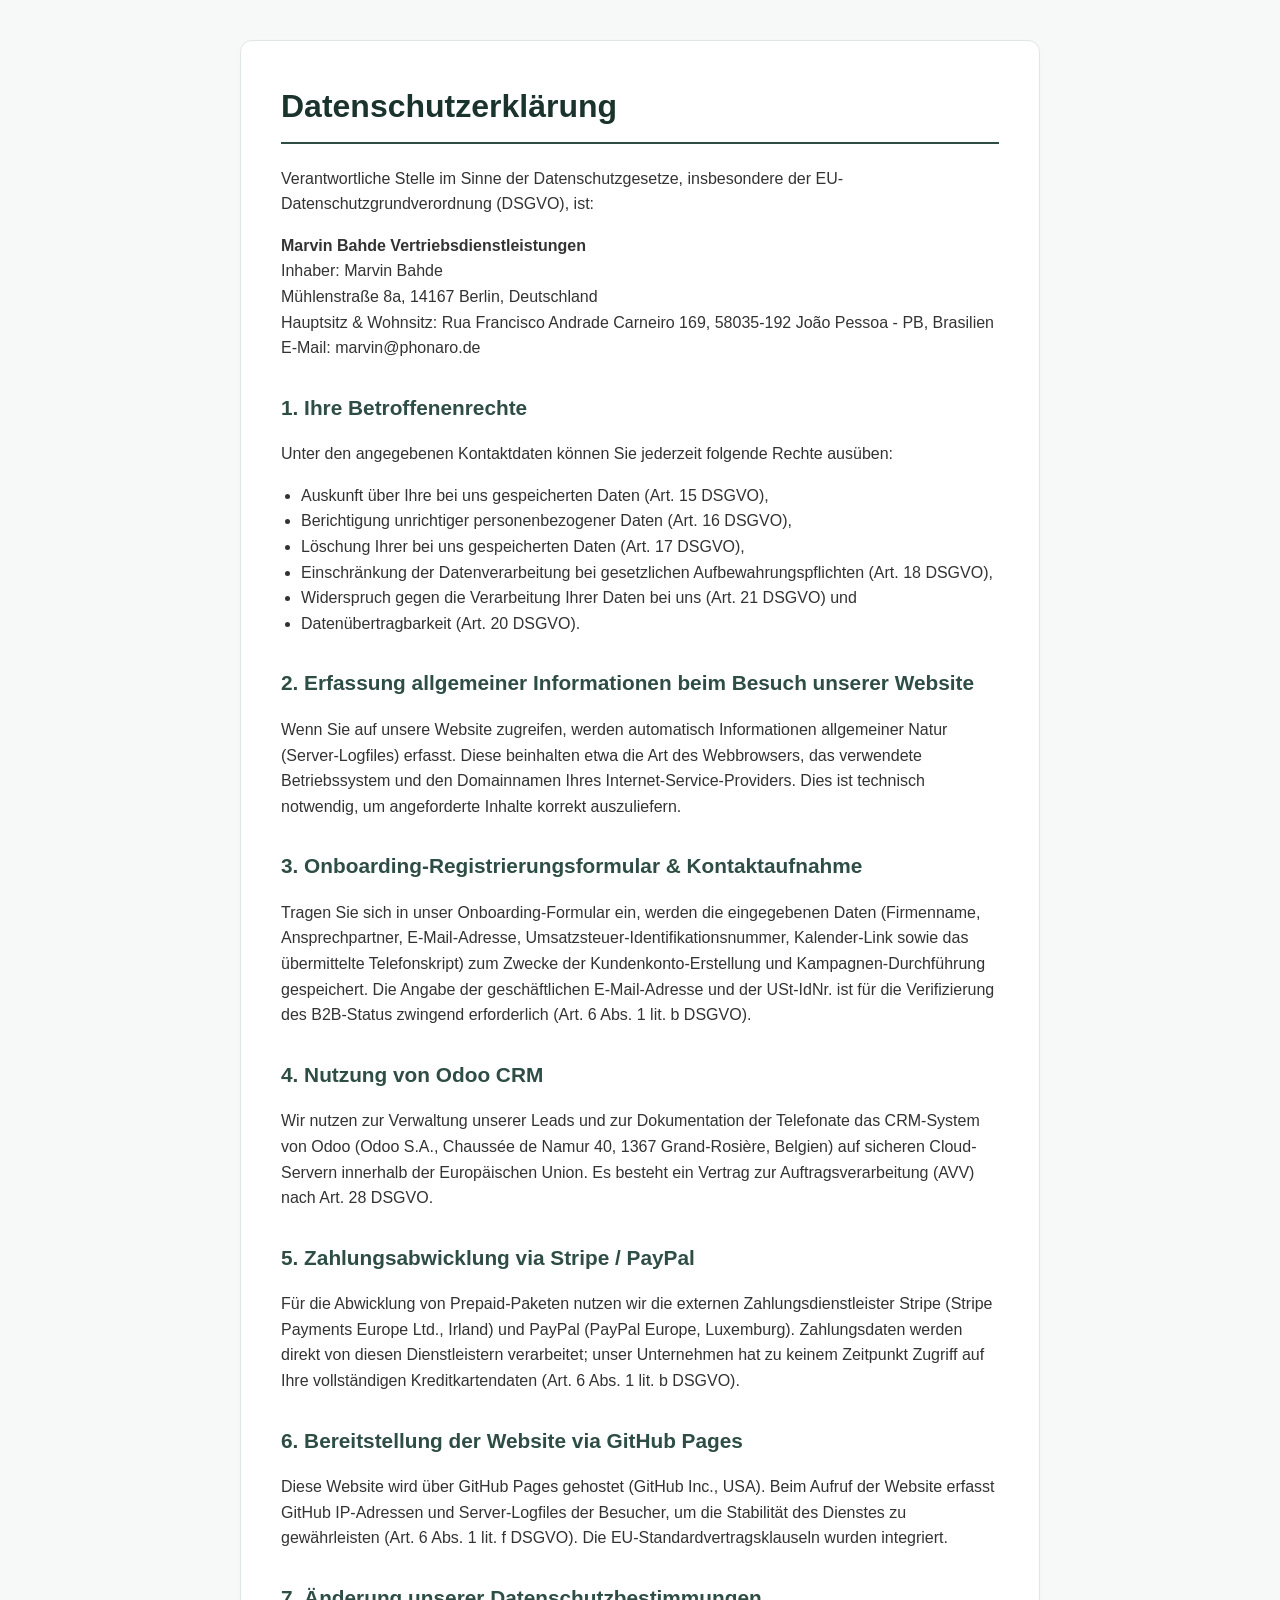
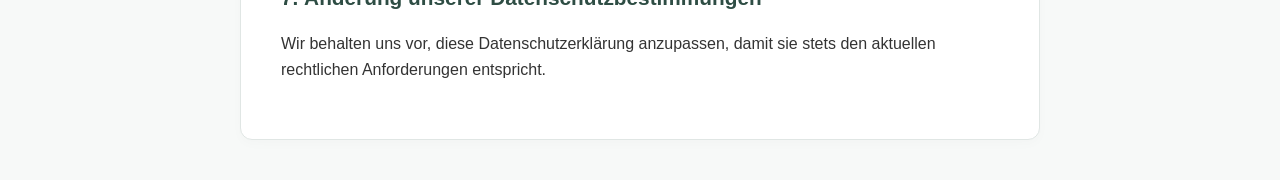
==== datenschutz.html @ 6cdd7468 "Separate Datenschutzseite hinzugefuegt" ====
<!DOCTYPE html>
<html lang="de">
<head>
    <meta charset="UTF-8">
    <meta name="viewport" content="width=device-width, initial-scale=1.0">
    <title>Datenschutzerklärung - Phonaro</title>
    <style>
        body { font-family: sans-serif; line-height: 1.6; color: #333; max-width: 800px; margin: 40px auto; padding: 0 20px; background-color: #f7f9f8; }
        .container { background-color: #ffffff; padding: 40px; border-radius: 12px; border: 1px solid #e0e6e4; box-shadow: 0 4px 12px rgba(0,0,0,0.02); }
        h1 { color: #1a332c; border-bottom: 2px solid #2e4d44; padding-bottom: 10px; margin-top: 0; }
        h2 { color: #2e4d44; margin-top: 30px; font-size: 1.3rem; }
        ul { padding-left: 20px; }
    </style>
</head>
<body>
    <div class="container">
        <h1>Datenschutzerklärung</h1>
        <p>Verantwortliche Stelle im Sinne der Datenschutzgesetze, insbesondere der EU-Datenschutzgrundverordnung (DSGVO), ist:</p>
        <p><strong>Marvin Bahde Vertriebsdienstleistungen</strong><br>
        Inhaber: Marvin Bahde<br>
        Mühlenstraße 8a, 14167 Berlin, Deutschland<br>
        Hauptsitz &amp; Wohnsitz: Rua Francisco Andrade Carneiro 169, 58035-192 João Pessoa - PB, Brasilien<br>
        E-Mail: marvin@phonaro.de</p>

        <h2>1. Ihre Betroffenenrechte</h2>
        <p>Unter den angegebenen Kontaktdaten können Sie jederzeit folgende Rechte ausüben:</p>
        <ul>
            <li>Auskunft über Ihre bei uns gespeicherten Daten (Art. 15 DSGVO),</li>
            <li>Berichtigung unrichtiger personenbezogener Daten (Art. 16 DSGVO),</li>
            <li>Löschung Ihrer bei uns gespeicherten Daten (Art. 17 DSGVO),</li>
            <li>Einschränkung der Datenverarbeitung bei gesetzlichen Aufbewahrungspflichten (Art. 18 DSGVO),</li>
            <li>Widerspruch gegen die Verarbeitung Ihrer Daten bei uns (Art. 21 DSGVO) und</li>
            <li>Datenübertragbarkeit (Art. 20 DSGVO).</li>
        </ul>

        <h2>2. Erfassung allgemeiner Informationen beim Besuch unserer Website</h2>
        <p>Wenn Sie auf unsere Website zugreifen, werden automatisch Informationen allgemeiner Natur (Server-Logfiles) erfasst. Diese beinhalten etwa die Art des Webbrowsers, das verwendete Betriebssystem und den Domainnamen Ihres Internet-Service-Providers. Dies ist technisch notwendig, um angeforderte Inhalte korrekt auszuliefern.</p>

        <h2>3. Onboarding-Registrierungsformular &amp; Kontaktaufnahme</h2>
        <p>Tragen Sie sich in unser Onboarding-Formular ein, werden die eingegebenen Daten (Firmenname, Ansprechpartner, E-Mail-Adresse, Umsatzsteuer-Identifikationsnummer, Kalender-Link sowie das übermittelte Telefonskript) zum Zwecke der Kundenkonto-Erstellung und Kampagnen-Durchführung gespeichert. Die Angabe der geschäftlichen E-Mail-Adresse und der USt-IdNr. ist für die Verifizierung des B2B-Status zwingend erforderlich (Art. 6 Abs. 1 lit. b DSGVO).</p>

        <h2>4. Nutzung von Odoo CRM</h2>
        <p>Wir nutzen zur Verwaltung unserer Leads und zur Dokumentation der Telefonate das CRM-System von Odoo (Odoo S.A., Chaussée de Namur 40, 1367 Grand-Rosière, Belgien) auf sicheren Cloud-Servern innerhalb der Europäischen Union. Es besteht ein Vertrag zur Auftragsverarbeitung (AVV) nach Art. 28 DSGVO.</p>

        <h2>5. Zahlungsabwicklung via Stripe / PayPal</h2>
        <p>Für die Abwicklung von Prepaid-Paketen nutzen wir die externen Zahlungsdienstleister Stripe (Stripe Payments Europe Ltd., Irland) und PayPal (PayPal Europe, Luxemburg). Zahlungsdaten werden direkt von diesen Dienstleistern verarbeitet; unser Unternehmen hat zu keinem Zeitpunkt Zugriff auf Ihre vollständigen Kreditkartendaten (Art. 6 Abs. 1 lit. b DSGVO).</p>

        <h2>6. Bereitstellung der Website via GitHub Pages</h2>
        <p>Diese Website wird über GitHub Pages gehostet (GitHub Inc., USA). Beim Aufruf der Website erfasst GitHub IP-Adressen und Server-Logfiles der Besucher, um die Stabilität des Dienstes zu gewährleisten (Art. 6 Abs. 1 lit. f DSGVO). Die EU-Standardvertragsklauseln wurden integriert.</p>

        <h2>7. Änderung unserer Datenschutzbestimmungen</h2>
        <p>Wir behalten uns vor, diese Datenschutzerklärung anzupassen, damit sie stets den aktuellen rechtlichen Anforderungen entspricht.</p>
    </div>
</body>
</html>
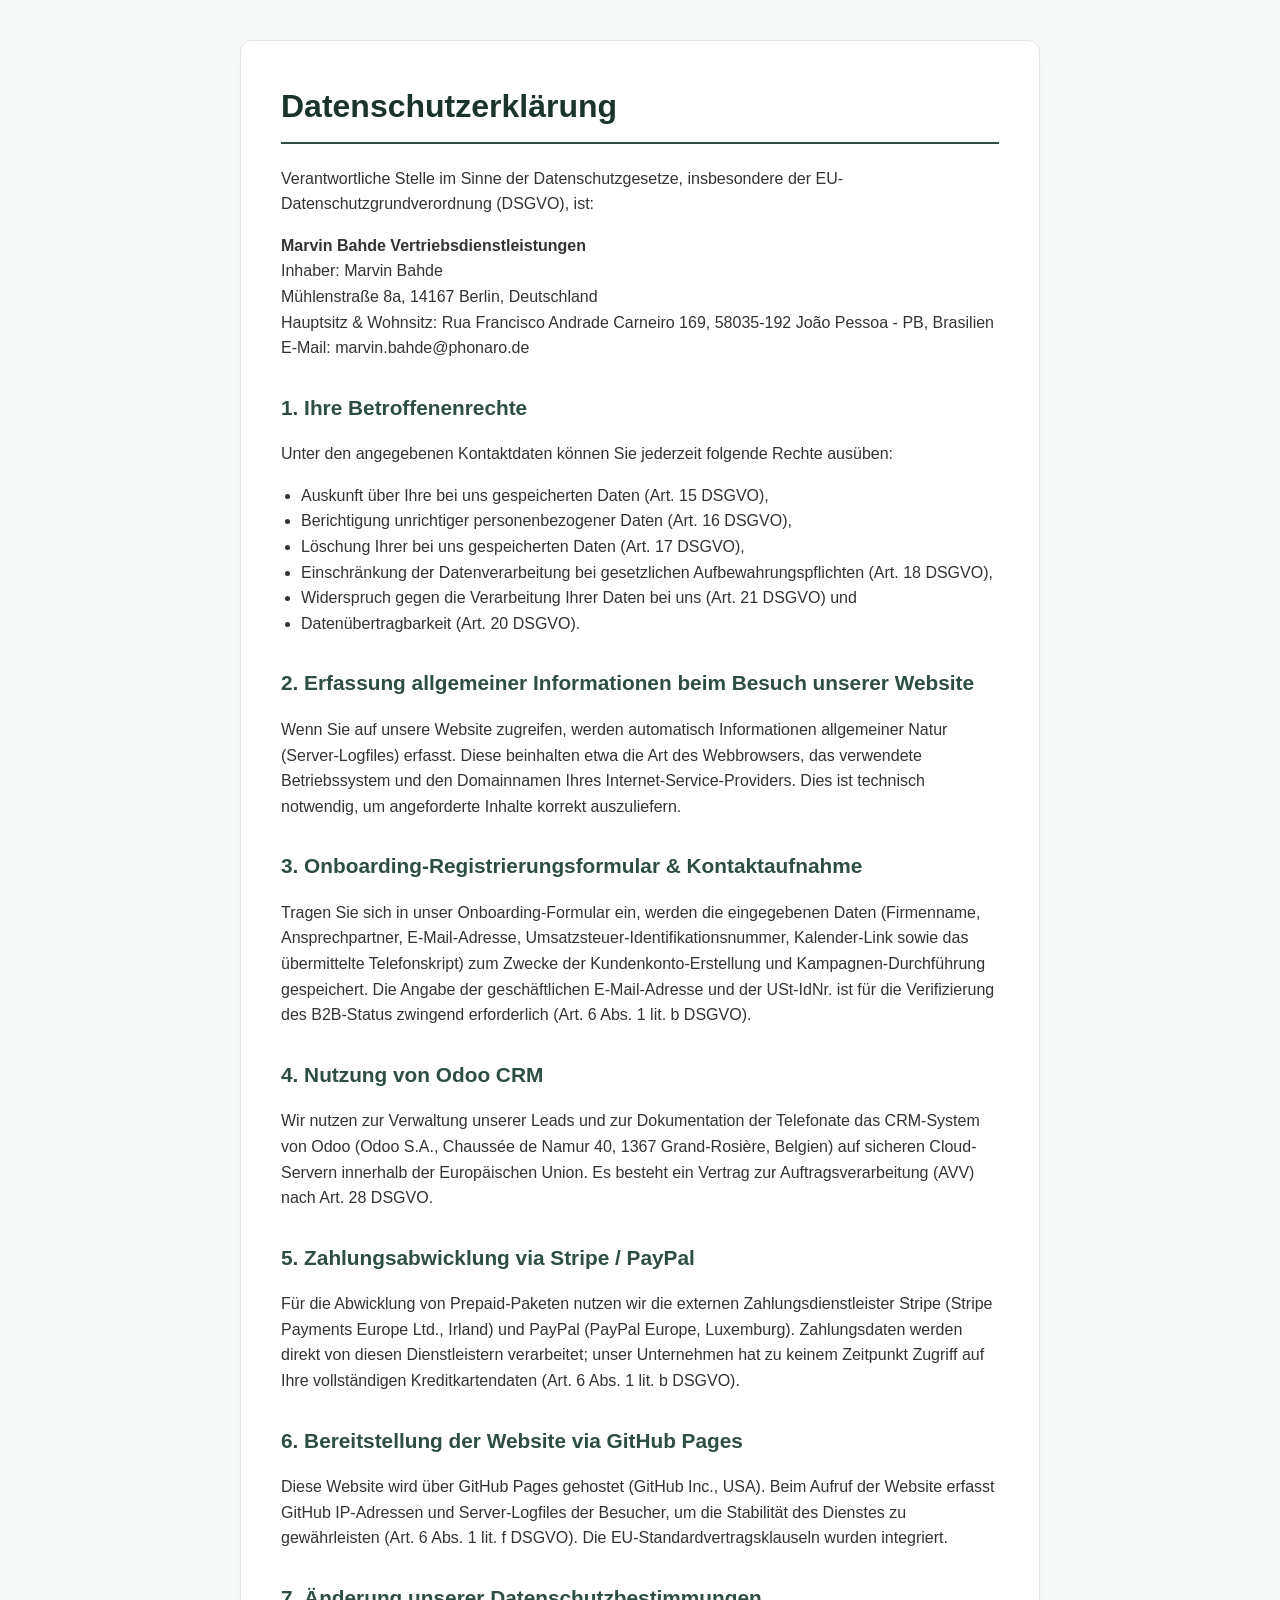
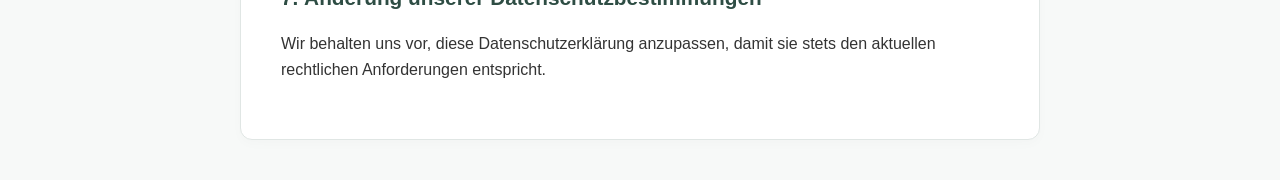
==== commit 893303ce: "Upwork Link ergaenzt" ====
--- a/datenschutz.html
+++ b/datenschutz.html
@@ -20,7 +20,7 @@
         Inhaber: Marvin Bahde<br>
         Mühlenstraße 8a, 14167 Berlin, Deutschland<br>
         Hauptsitz &amp; Wohnsitz: Rua Francisco Andrade Carneiro 169, 58035-192 João Pessoa - PB, Brasilien<br>
-        E-Mail: marvin@phonaro.de</p>
+        E-Mail: marvin.bahde@phonaro.de</p>
 
         <h2>1. Ihre Betroffenenrechte</h2>
         <p>Unter den angegebenen Kontaktdaten können Sie jederzeit folgende Rechte ausüben:</p>
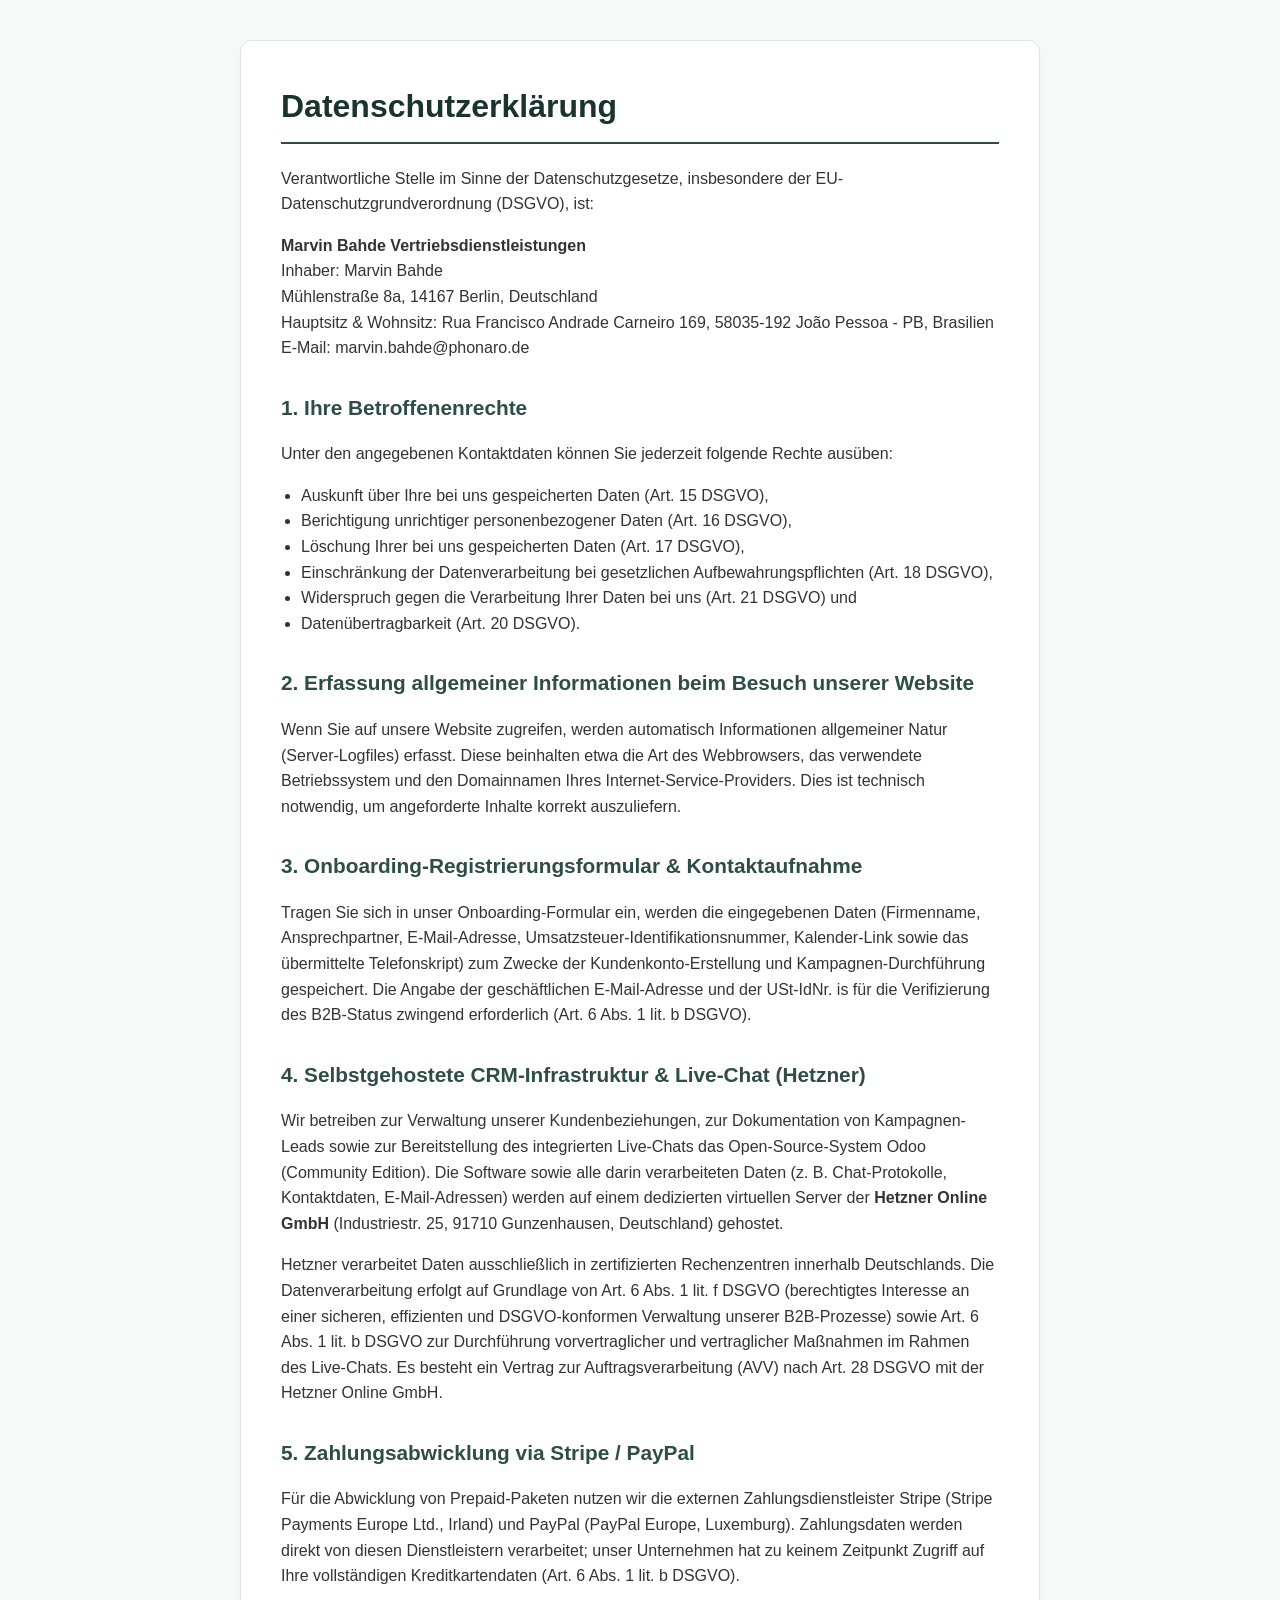
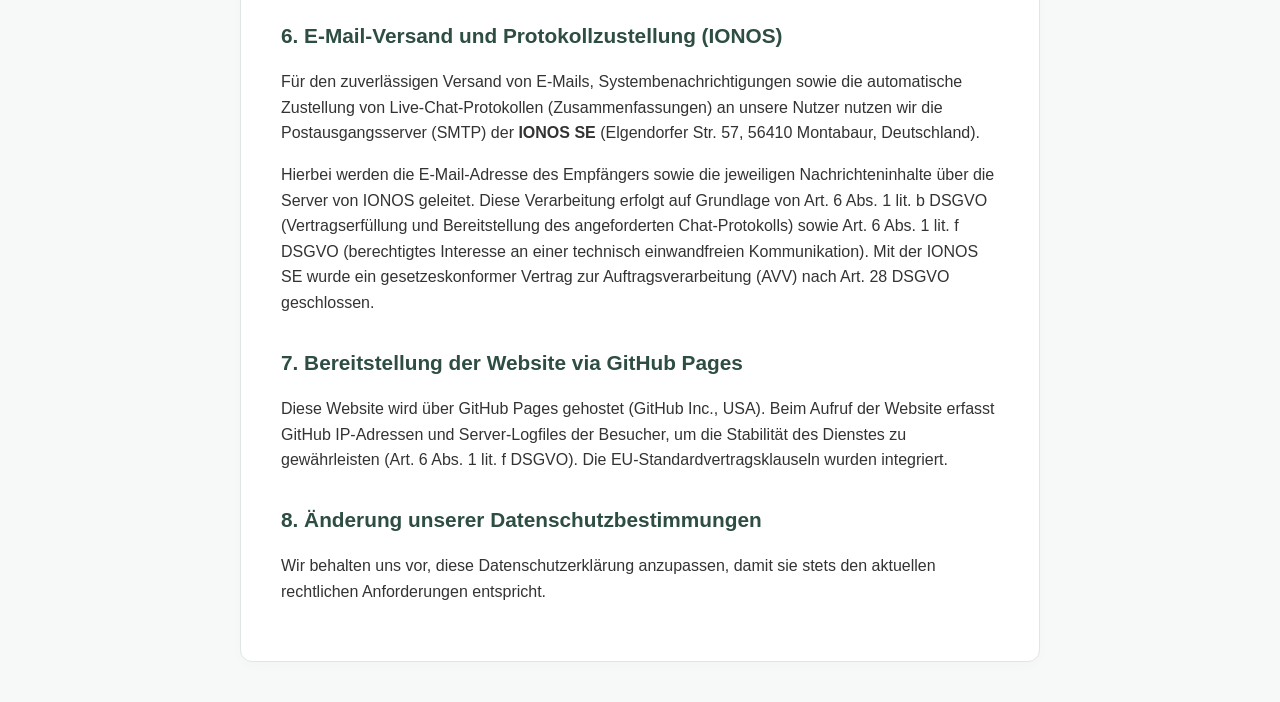
==== commit b6cc6df5: "Datenschutzerklärung angepasst" ====
--- a/datenschutz.html
+++ b/datenschutz.html
@@ -37,19 +37,26 @@
         <p>Wenn Sie auf unsere Website zugreifen, werden automatisch Informationen allgemeiner Natur (Server-Logfiles) erfasst. Diese beinhalten etwa die Art des Webbrowsers, das verwendete Betriebssystem und den Domainnamen Ihres Internet-Service-Providers. Dies ist technisch notwendig, um angeforderte Inhalte korrekt auszuliefern.</p>
 
         <h2>3. Onboarding-Registrierungsformular &amp; Kontaktaufnahme</h2>
-        <p>Tragen Sie sich in unser Onboarding-Formular ein, werden die eingegebenen Daten (Firmenname, Ansprechpartner, E-Mail-Adresse, Umsatzsteuer-Identifikationsnummer, Kalender-Link sowie das übermittelte Telefonskript) zum Zwecke der Kundenkonto-Erstellung und Kampagnen-Durchführung gespeichert. Die Angabe der geschäftlichen E-Mail-Adresse und der USt-IdNr. ist für die Verifizierung des B2B-Status zwingend erforderlich (Art. 6 Abs. 1 lit. b DSGVO).</p>
+        <p>Tragen Sie sich in unser Onboarding-Formular ein, werden die eingegebenen Daten (Firmenname, Ansprechpartner, E-Mail-Adresse, Umsatzsteuer-Identifikationsnummer, Kalender-Link sowie das übermittelte Telefonskript) zum Zwecke der Kundenkonto-Erstellung und Kampagnen-Durchführung gespeichert. Die Angabe der geschäftlichen E-Mail-Adresse und der USt-IdNr. is für die Verifizierung des B2B-Status zwingend erforderlich (Art. 6 Abs. 1 lit. b DSGVO).</p>
 
-        <h2>4. Nutzung von Odoo CRM</h2>
-        <p>Wir nutzen zur Verwaltung unserer Leads und zur Dokumentation der Telefonate das CRM-System von Odoo (Odoo S.A., Chaussée de Namur 40, 1367 Grand-Rosière, Belgien) auf sicheren Cloud-Servern innerhalb der Europäischen Union. Es besteht ein Vertrag zur Auftragsverarbeitung (AVV) nach Art. 28 DSGVO.</p>
+        <h2>4. Selbstgehostete CRM-Infrastruktur &amp; Live-Chat (Hetzner)</h2>
+        <p>Wir betreiben zur Verwaltung unserer Kundenbeziehungen, zur Dokumentation von Kampagnen-Leads sowie zur Bereitstellung des integrierten Live-Chats das Open-Source-System Odoo (Community Edition). Die Software sowie alle darin verarbeiteten Daten (z. B. Chat-Protokolle, Kontaktdaten, E-Mail-Adressen) werden auf einem dedizierten virtuellen Server der <strong>Hetzner Online GmbH</strong> (Industriestr. 25, 91710 Gunzenhausen, Deutschland) gehostet.</p>
+        <p>Hetzner verarbeitet Daten ausschließlich in zertifizierten Rechenzentren innerhalb Deutschlands. Die Datenverarbeitung erfolgt auf Grundlage von Art. 6 Abs. 1 lit. f DSGVO (berechtigtes Interesse an einer sicheren, effizienten und DSGVO-konformen Verwaltung unserer B2B-Prozesse) sowie Art. 6 Abs. 1 lit. b DSGVO zur Durchführung vorvertraglicher und vertraglicher Maßnahmen im Rahmen des Live-Chats. Es besteht ein Vertrag zur Auftragsverarbeitung (AVV) nach Art. 28 DSGVO mit der Hetzner Online GmbH.</p>
 
         <h2>5. Zahlungsabwicklung via Stripe / PayPal</h2>
         <p>Für die Abwicklung von Prepaid-Paketen nutzen wir die externen Zahlungsdienstleister Stripe (Stripe Payments Europe Ltd., Irland) und PayPal (PayPal Europe, Luxemburg). Zahlungsdaten werden direkt von diesen Dienstleistern verarbeitet; unser Unternehmen hat zu keinem Zeitpunkt Zugriff auf Ihre vollständigen Kreditkartendaten (Art. 6 Abs. 1 lit. b DSGVO).</p>
 
-        <h2>6. Bereitstellung der Website via GitHub Pages</h2>
+        <h2>6. E-Mail-Versand und Protokollzustellung (IONOS)</h2>
+        <p>Für den zuverlässigen Versand von E-Mails, Systembenachrichtigungen sowie die automatische Zustellung von Live-Chat-Protokollen (Zusammenfassungen) an unsere Nutzer nutzen wir die Postausgangsserver (SMTP) der <strong>IONOS SE</strong> (Elgendorfer Str. 57, 56410 Montabaur, Deutschland).</p>
+        <p>Hierbei werden die E-Mail-Adresse des Empfängers sowie die jeweiligen Nachrichteninhalte über die Server von IONOS geleitet. Diese Verarbeitung erfolgt auf Grundlage von Art. 6 Abs. 1 lit. b DSGVO (Vertragserfüllung und Bereitstellung des angeforderten Chat-Protokolls) sowie Art. 6 Abs. 1 lit. f DSGVO (berechtigtes Interesse an einer technisch einwandfreien Kommunikation). Mit der IONOS SE wurde ein gesetzeskonformer Vertrag zur Auftragsverarbeitung (AVV) nach Art. 28 DSGVO geschlossen.</p>
+
+        <h2>7. Bereitstellung der Website via GitHub Pages</h2>
         <p>Diese Website wird über GitHub Pages gehostet (GitHub Inc., USA). Beim Aufruf der Website erfasst GitHub IP-Adressen und Server-Logfiles der Besucher, um die Stabilität des Dienstes zu gewährleisten (Art. 6 Abs. 1 lit. f DSGVO). Die EU-Standardvertragsklauseln wurden integriert.</p>
 
-        <h2>7. Änderung unserer Datenschutzbestimmungen</h2>
+        <h2>8. Änderung unserer Datenschutzbestimmungen</h2>
         <p>Wir behalten uns vor, diese Datenschutzerklärung anzupassen, damit sie stets den aktuellen rechtlichen Anforderungen entspricht.</p>
     </div>
+
+
 </body>
 </html>
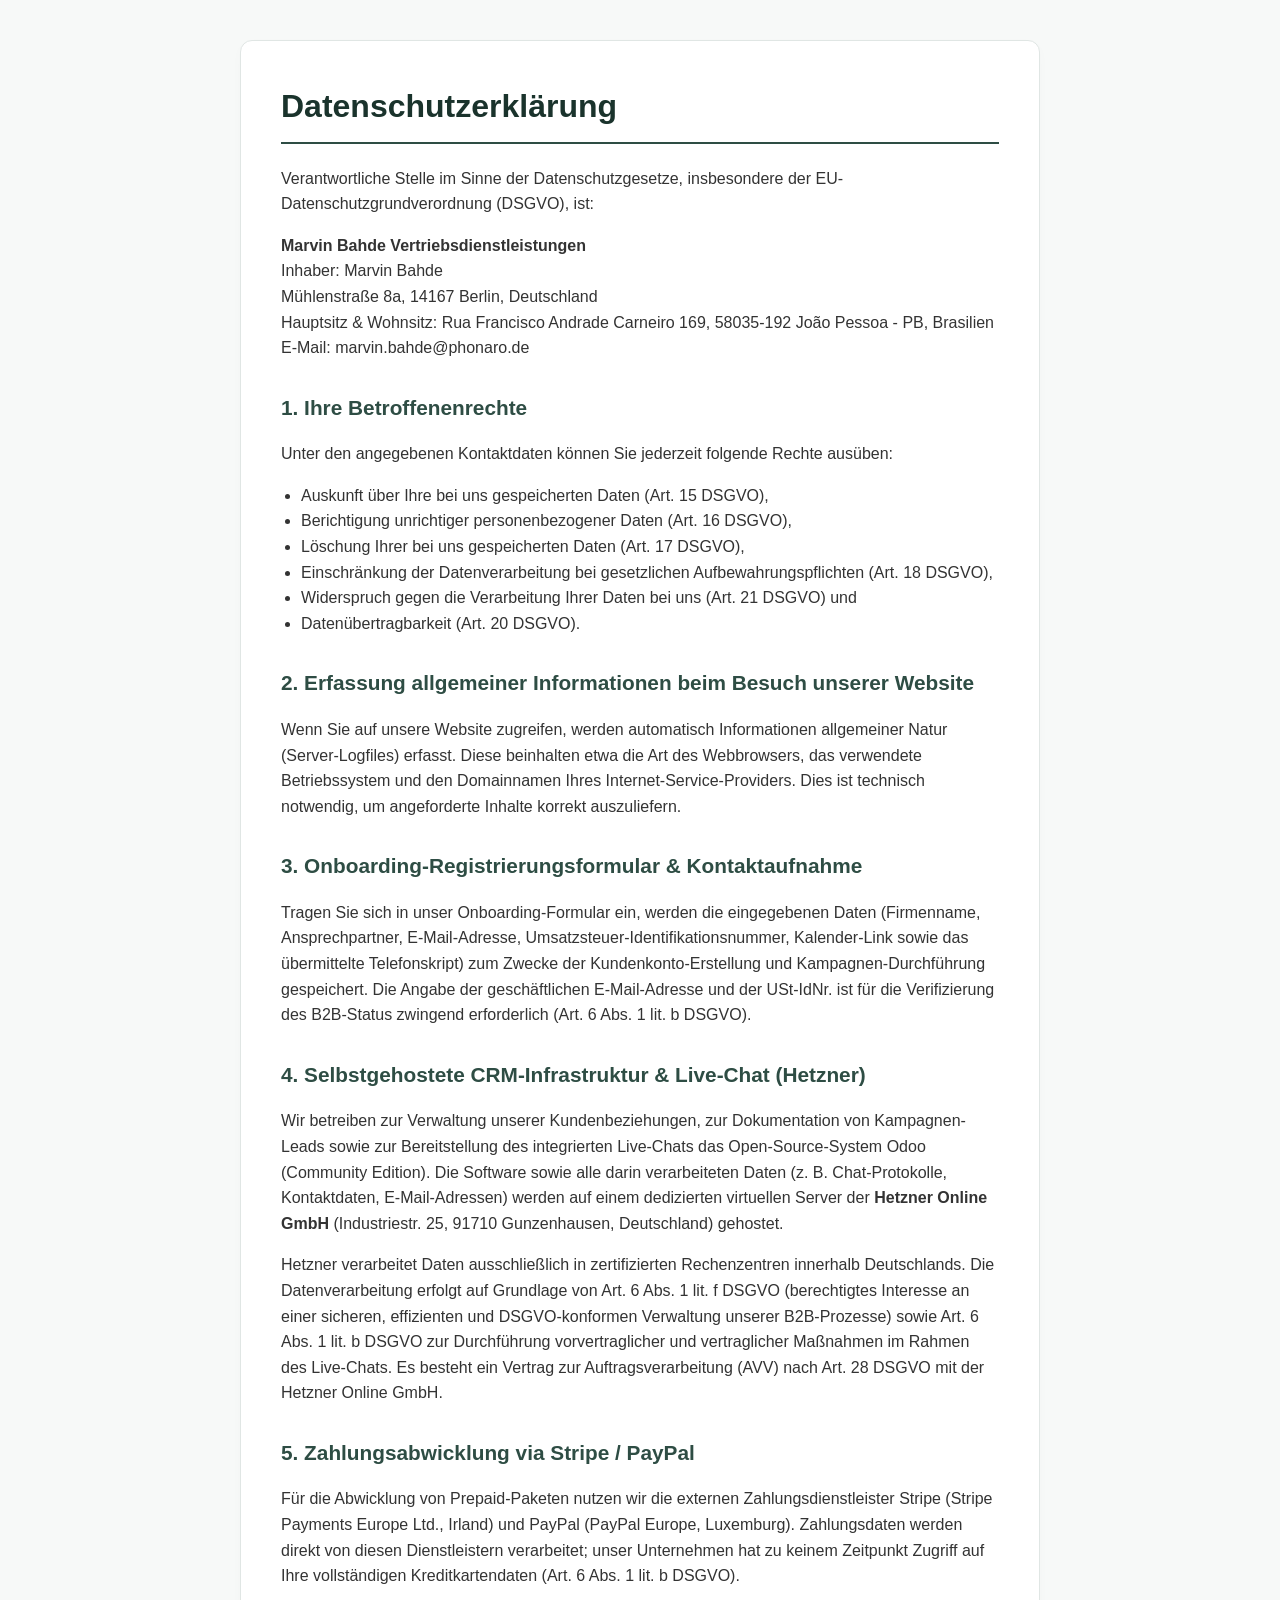
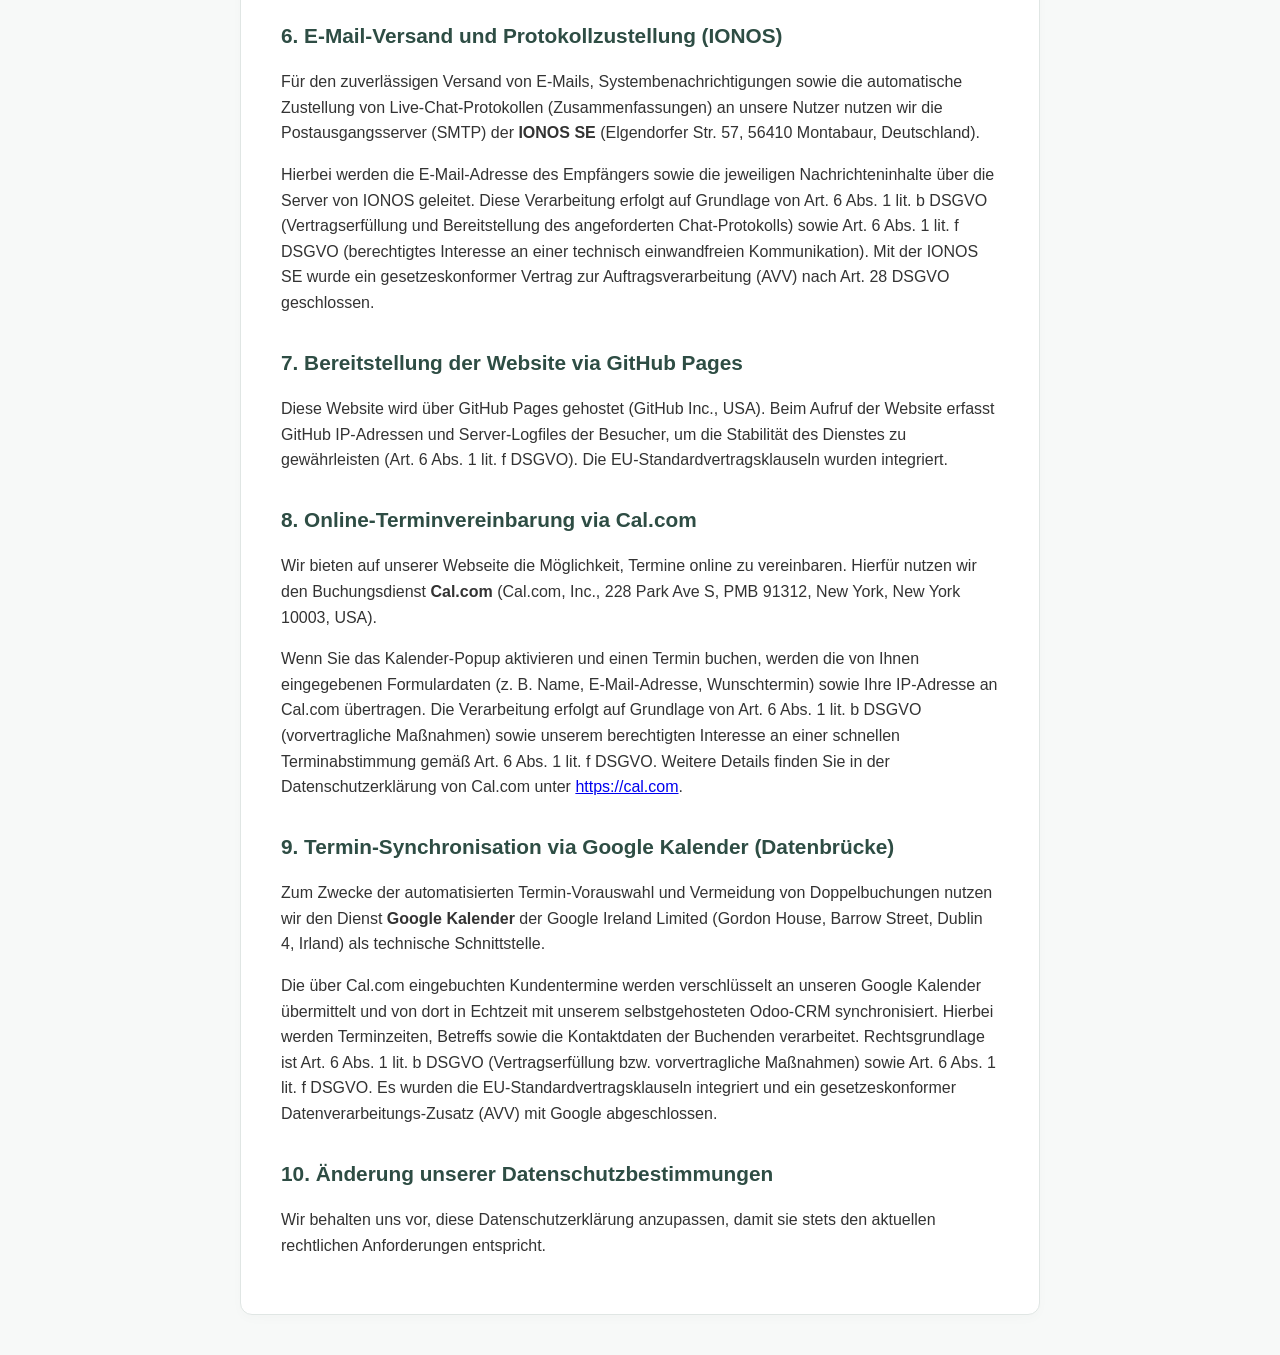
==== commit 876b16af: "Add Cal.com and Google Calendar to Privacy Policy" ====
--- a/datenschutz.html
+++ b/datenschutz.html
@@ -37,7 +37,7 @@
         <p>Wenn Sie auf unsere Website zugreifen, werden automatisch Informationen allgemeiner Natur (Server-Logfiles) erfasst. Diese beinhalten etwa die Art des Webbrowsers, das verwendete Betriebssystem und den Domainnamen Ihres Internet-Service-Providers. Dies ist technisch notwendig, um angeforderte Inhalte korrekt auszuliefern.</p>
 
         <h2>3. Onboarding-Registrierungsformular &amp; Kontaktaufnahme</h2>
-        <p>Tragen Sie sich in unser Onboarding-Formular ein, werden die eingegebenen Daten (Firmenname, Ansprechpartner, E-Mail-Adresse, Umsatzsteuer-Identifikationsnummer, Kalender-Link sowie das übermittelte Telefonskript) zum Zwecke der Kundenkonto-Erstellung und Kampagnen-Durchführung gespeichert. Die Angabe der geschäftlichen E-Mail-Adresse und der USt-IdNr. is für die Verifizierung des B2B-Status zwingend erforderlich (Art. 6 Abs. 1 lit. b DSGVO).</p>
+        <p>Tragen Sie sich in unser Onboarding-Formular ein, werden die eingegebenen Daten (Firmenname, Ansprechpartner, E-Mail-Adresse, Umsatzsteuer-Identifikationsnummer, Kalender-Link sowie das übermittelte Telefonskript) zum Zwecke der Kundenkonto-Erstellung und Kampagnen-Durchführung gespeichert. Die Angabe der geschäftlichen E-Mail-Adresse und der USt-IdNr. ist für die Verifizierung des B2B-Status zwingend erforderlich (Art. 6 Abs. 1 lit. b DSGVO).</p>
 
         <h2>4. Selbstgehostete CRM-Infrastruktur &amp; Live-Chat (Hetzner)</h2>
         <p>Wir betreiben zur Verwaltung unserer Kundenbeziehungen, zur Dokumentation von Kampagnen-Leads sowie zur Bereitstellung des integrierten Live-Chats das Open-Source-System Odoo (Community Edition). Die Software sowie alle darin verarbeiteten Daten (z. B. Chat-Protokolle, Kontaktdaten, E-Mail-Adressen) werden auf einem dedizierten virtuellen Server der <strong>Hetzner Online GmbH</strong> (Industriestr. 25, 91710 Gunzenhausen, Deutschland) gehostet.</p>
@@ -53,10 +53,16 @@
         <h2>7. Bereitstellung der Website via GitHub Pages</h2>
         <p>Diese Website wird über GitHub Pages gehostet (GitHub Inc., USA). Beim Aufruf der Website erfasst GitHub IP-Adressen und Server-Logfiles der Besucher, um die Stabilität des Dienstes zu gewährleisten (Art. 6 Abs. 1 lit. f DSGVO). Die EU-Standardvertragsklauseln wurden integriert.</p>
 
-        <h2>8. Änderung unserer Datenschutzbestimmungen</h2>
+        <h2>8. Online-Terminvereinbarung via Cal.com</h2>
+        <p>Wir bieten auf unserer Webseite die Möglichkeit, Termine online zu vereinbaren. Hierfür nutzen wir den Buchungsdienst <strong>Cal.com</strong> (Cal.com, Inc., 228 Park Ave S, PMB 91312, New York, New York 10003, USA).</p>
+        <p>Wenn Sie das Kalender-Popup aktivieren und einen Termin buchen, werden die von Ihnen eingegebenen Formulardaten (z. B. Name, E-Mail-Adresse, Wunschtermin) sowie Ihre IP-Adresse an Cal.com übertragen. Die Verarbeitung erfolgt auf Grundlage von Art. 6 Abs. 1 lit. b DSGVO (vorvertragliche Maßnahmen) sowie unserem berechtigten Interesse an einer schnellen Terminabstimmung gemäß Art. 6 Abs. 1 lit. f DSGVO. Weitere Details finden Sie in der Datenschutzerklärung von Cal.com unter <a href="https://cal.com" target="_blank" rel="noopener noreferrer">https://cal.com</a>.</p>
+
+        <h2>9. Termin-Synchronisation via Google Kalender (Datenbrücke)</h2>
+        <p>Zum Zwecke der automatisierten Termin-Vorauswahl und Vermeidung von Doppelbuchungen nutzen wir den Dienst <strong>Google Kalender</strong> der Google Ireland Limited (Gordon House, Barrow Street, Dublin 4, Irland) als technische Schnittstelle.</p>
+        <p>Die über Cal.com eingebuchten Kundentermine werden verschlüsselt an unseren Google Kalender übermittelt und von dort in Echtzeit mit unserem selbstgehosteten Odoo-CRM synchronisiert. Hierbei werden Terminzeiten, Betreffs sowie die Kontaktdaten der Buchenden verarbeitet. Rechtsgrundlage ist Art. 6 Abs. 1 lit. b DSGVO (Vertragserfüllung bzw. vorvertragliche Maßnahmen) sowie Art. 6 Abs. 1 lit. f DSGVO. Es wurden die EU-Standardvertragsklauseln integriert und ein gesetzeskonformer Datenverarbeitungs-Zusatz (AVV) mit Google abgeschlossen.</p>
+
+        <h2>10. Änderung unserer Datenschutzbestimmungen</h2>
         <p>Wir behalten uns vor, diese Datenschutzerklärung anzupassen, damit sie stets den aktuellen rechtlichen Anforderungen entspricht.</p>
     </div>
-
-
 </body>
 </html>
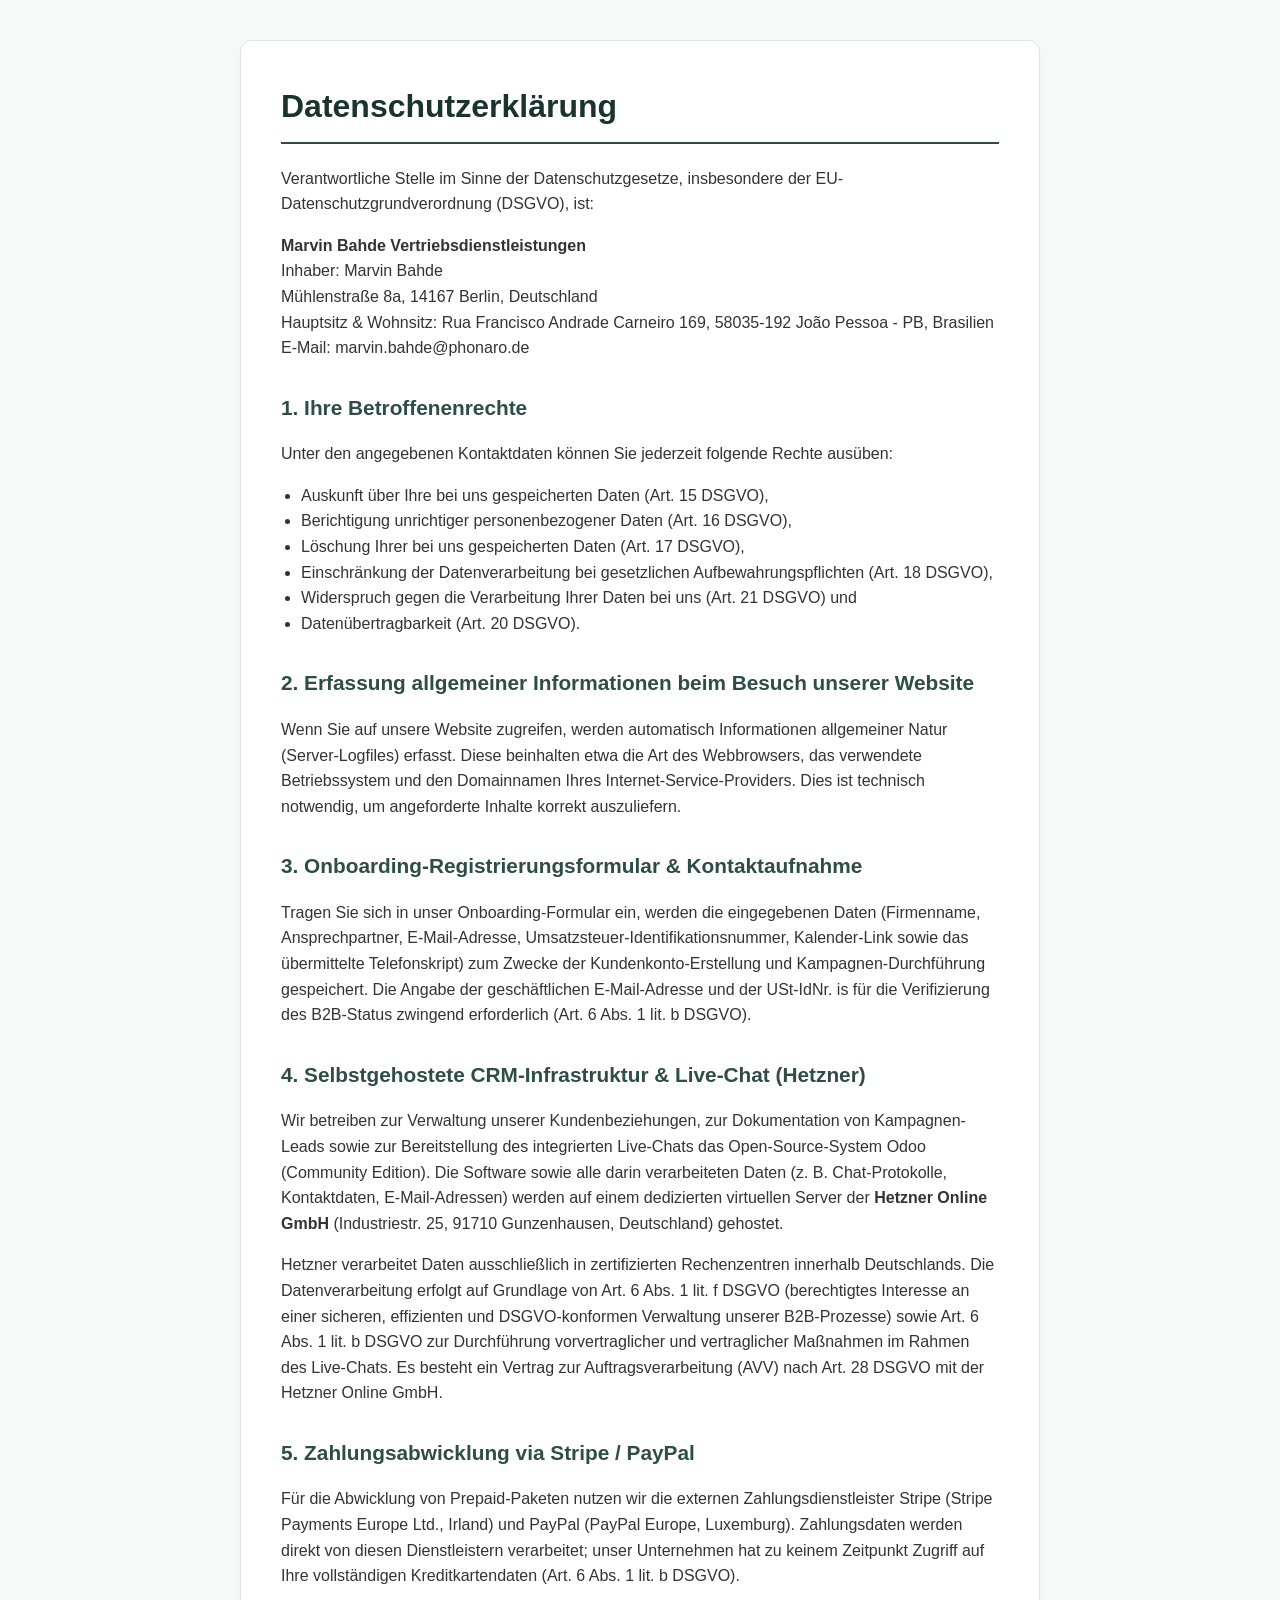
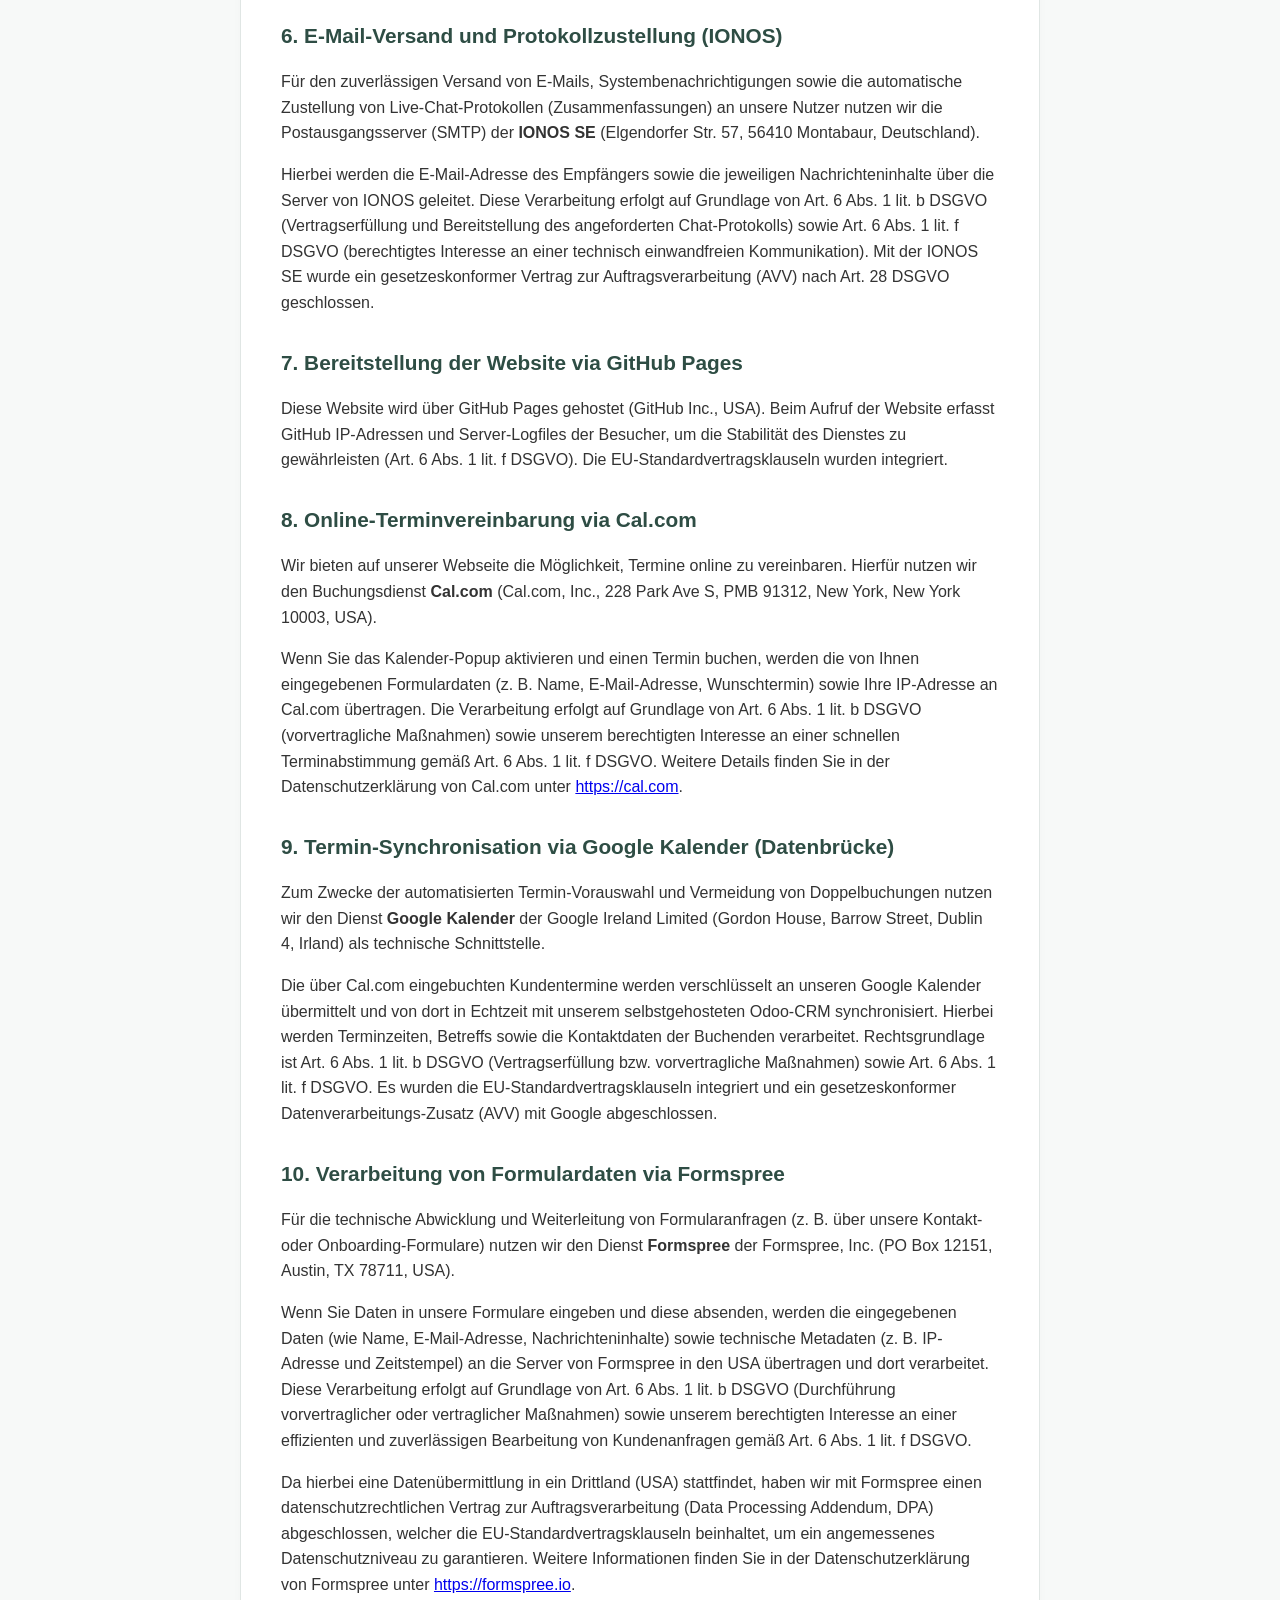
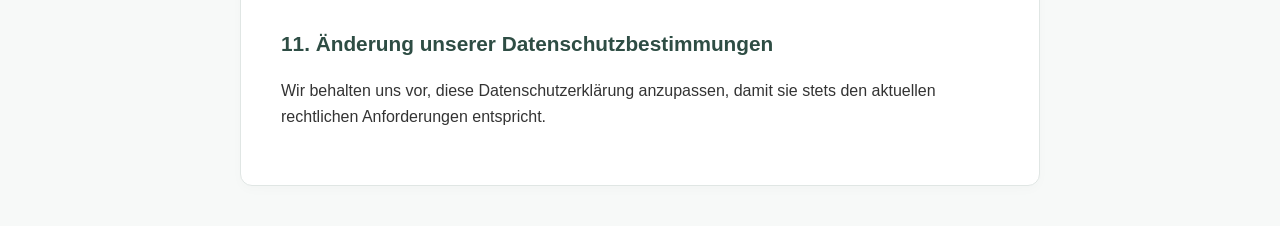
==== commit c587f16c: "Formspree hinzugefuegt" ====
--- a/datenschutz.html
+++ b/datenschutz.html
@@ -37,7 +37,7 @@
         <p>Wenn Sie auf unsere Website zugreifen, werden automatisch Informationen allgemeiner Natur (Server-Logfiles) erfasst. Diese beinhalten etwa die Art des Webbrowsers, das verwendete Betriebssystem und den Domainnamen Ihres Internet-Service-Providers. Dies ist technisch notwendig, um angeforderte Inhalte korrekt auszuliefern.</p>
 
         <h2>3. Onboarding-Registrierungsformular &amp; Kontaktaufnahme</h2>
-        <p>Tragen Sie sich in unser Onboarding-Formular ein, werden die eingegebenen Daten (Firmenname, Ansprechpartner, E-Mail-Adresse, Umsatzsteuer-Identifikationsnummer, Kalender-Link sowie das übermittelte Telefonskript) zum Zwecke der Kundenkonto-Erstellung und Kampagnen-Durchführung gespeichert. Die Angabe der geschäftlichen E-Mail-Adresse und der USt-IdNr. ist für die Verifizierung des B2B-Status zwingend erforderlich (Art. 6 Abs. 1 lit. b DSGVO).</p>
+        <p>Tragen Sie sich in unser Onboarding-Formular ein, werden die eingegebenen Daten (Firmenname, Ansprechpartner, E-Mail-Adresse, Umsatzsteuer-Identifikationsnummer, Kalender-Link sowie das übermittelte Telefonskript) zum Zwecke der Kundenkonto-Erstellung und Kampagnen-Durchführung gespeichert. Die Angabe der geschäftlichen E-Mail-Adresse und der USt-IdNr. is für die Verifizierung des B2B-Status zwingend erforderlich (Art. 6 Abs. 1 lit. b DSGVO).</p>
 
         <h2>4. Selbstgehostete CRM-Infrastruktur &amp; Live-Chat (Hetzner)</h2>
         <p>Wir betreiben zur Verwaltung unserer Kundenbeziehungen, zur Dokumentation von Kampagnen-Leads sowie zur Bereitstellung des integrierten Live-Chats das Open-Source-System Odoo (Community Edition). Die Software sowie alle darin verarbeiteten Daten (z. B. Chat-Protokolle, Kontaktdaten, E-Mail-Adressen) werden auf einem dedizierten virtuellen Server der <strong>Hetzner Online GmbH</strong> (Industriestr. 25, 91710 Gunzenhausen, Deutschland) gehostet.</p>
@@ -61,7 +61,12 @@
         <p>Zum Zwecke der automatisierten Termin-Vorauswahl und Vermeidung von Doppelbuchungen nutzen wir den Dienst <strong>Google Kalender</strong> der Google Ireland Limited (Gordon House, Barrow Street, Dublin 4, Irland) als technische Schnittstelle.</p>
         <p>Die über Cal.com eingebuchten Kundentermine werden verschlüsselt an unseren Google Kalender übermittelt und von dort in Echtzeit mit unserem selbstgehosteten Odoo-CRM synchronisiert. Hierbei werden Terminzeiten, Betreffs sowie die Kontaktdaten der Buchenden verarbeitet. Rechtsgrundlage ist Art. 6 Abs. 1 lit. b DSGVO (Vertragserfüllung bzw. vorvertragliche Maßnahmen) sowie Art. 6 Abs. 1 lit. f DSGVO. Es wurden die EU-Standardvertragsklauseln integriert und ein gesetzeskonformer Datenverarbeitungs-Zusatz (AVV) mit Google abgeschlossen.</p>
 
-        <h2>10. Änderung unserer Datenschutzbestimmungen</h2>
+        <h2>10. Verarbeitung von Formulardaten via Formspree</h2>
+        <p>Für die technische Abwicklung und Weiterleitung von Formularanfragen (z. B. über unsere Kontakt- oder Onboarding-Formulare) nutzen wir den Dienst <strong>Formspree</strong> der Formspree, Inc. (PO Box 12151, Austin, TX 78711, USA).</p>
+        <p>Wenn Sie Daten in unsere Formulare eingeben und diese absenden, werden die eingegebenen Daten (wie Name, E-Mail-Adresse, Nachrichteninhalte) sowie technische Metadaten (z. B. IP-Adresse und Zeitstempel) an die Server von Formspree in den USA übertragen und dort verarbeitet. Diese Verarbeitung erfolgt auf Grundlage von Art. 6 Abs. 1 lit. b DSGVO (Durchführung vorvertraglicher oder vertraglicher Maßnahmen) sowie unserem berechtigten Interesse an einer effizienten und zuverlässigen Bearbeitung von Kundenanfragen gemäß Art. 6 Abs. 1 lit. f DSGVO.</p>
+        <p>Da hierbei eine Datenübermittlung in ein Drittland (USA) stattfindet, haben wir mit Formspree einen datenschutzrechtlichen Vertrag zur Auftragsverarbeitung (Data Processing Addendum, DPA) abgeschlossen, welcher die EU-Standardvertragsklauseln beinhaltet, um ein angemessenes Datenschutzniveau zu garantieren. Weitere Informationen finden Sie in der Datenschutzerklärung von Formspree unter <a href="https://formspree.io" target="_blank" rel="noopener noreferrer">https://formspree.io</a>.</p>
+
+        <h2>11. Änderung unserer Datenschutzbestimmungen</h2>
         <p>Wir behalten uns vor, diese Datenschutzerklärung anzupassen, damit sie stets den aktuellen rechtlichen Anforderungen entspricht.</p>
     </div>
 </body>
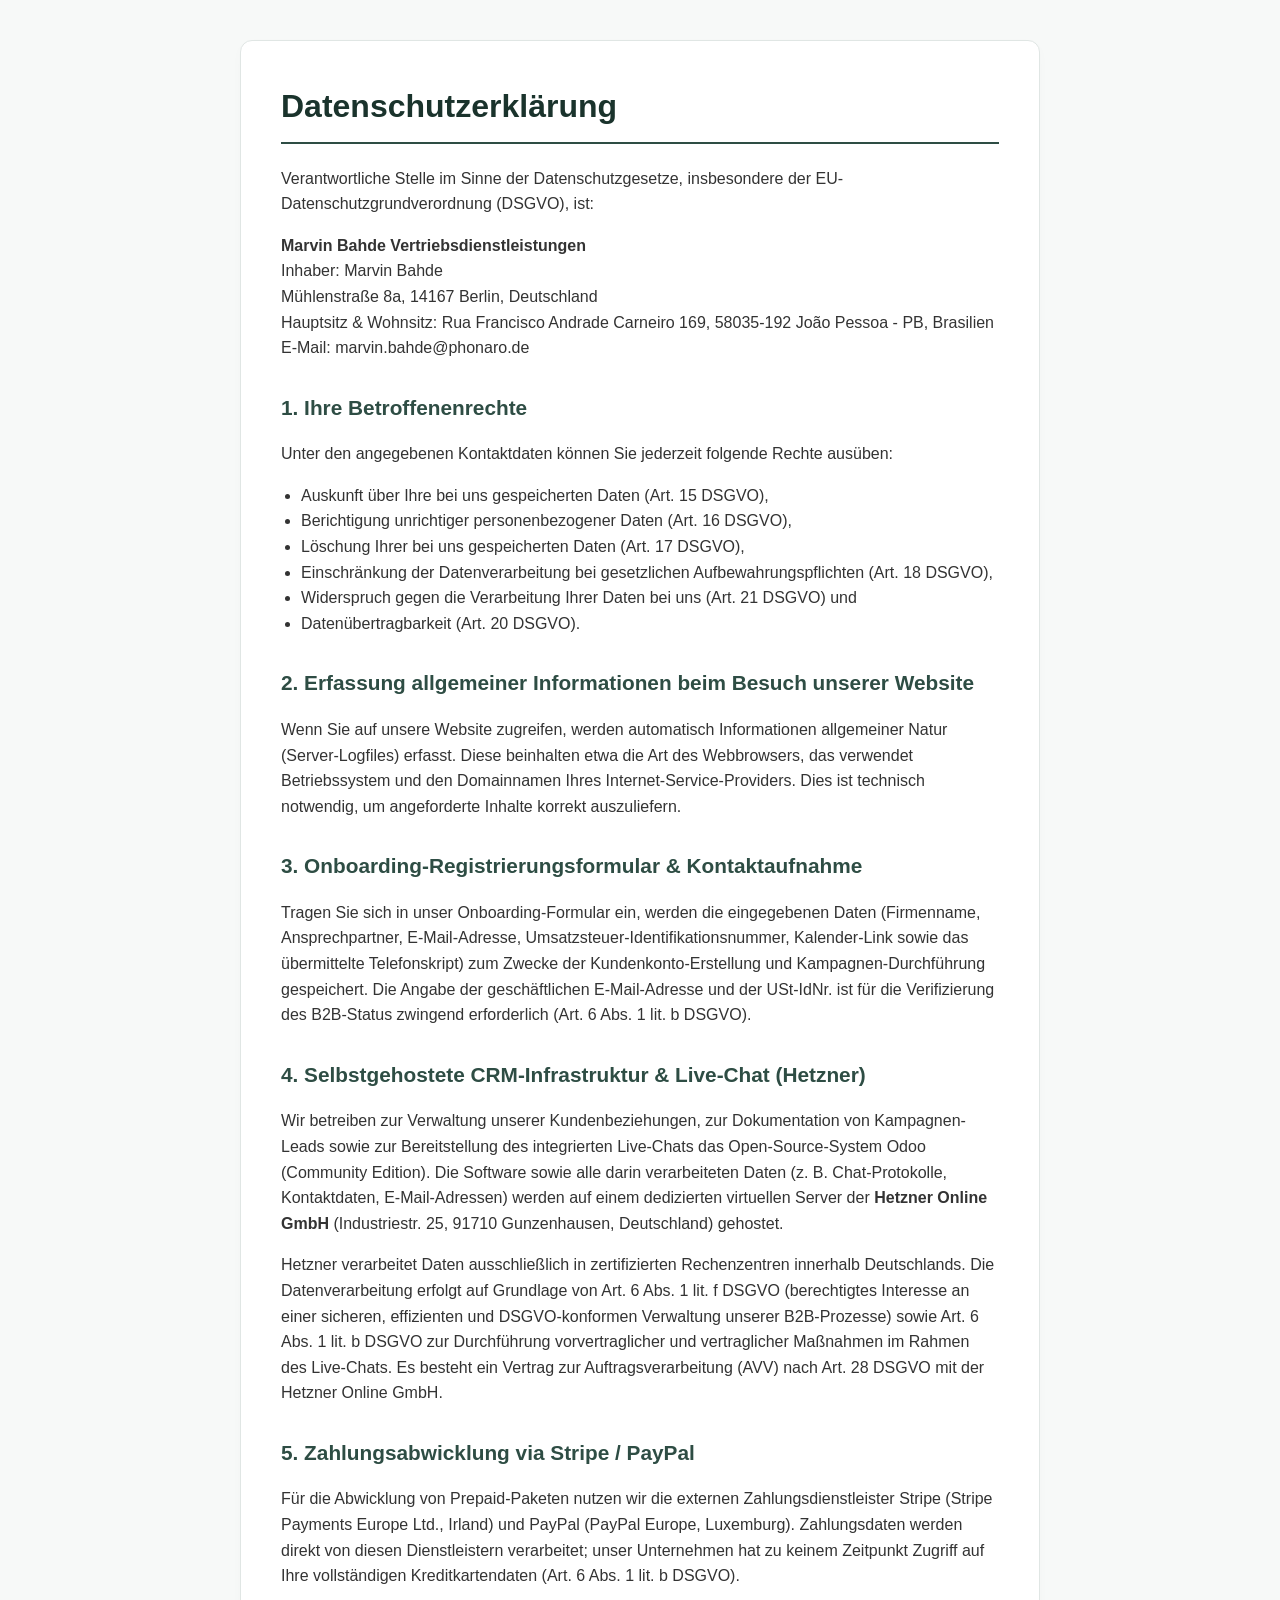
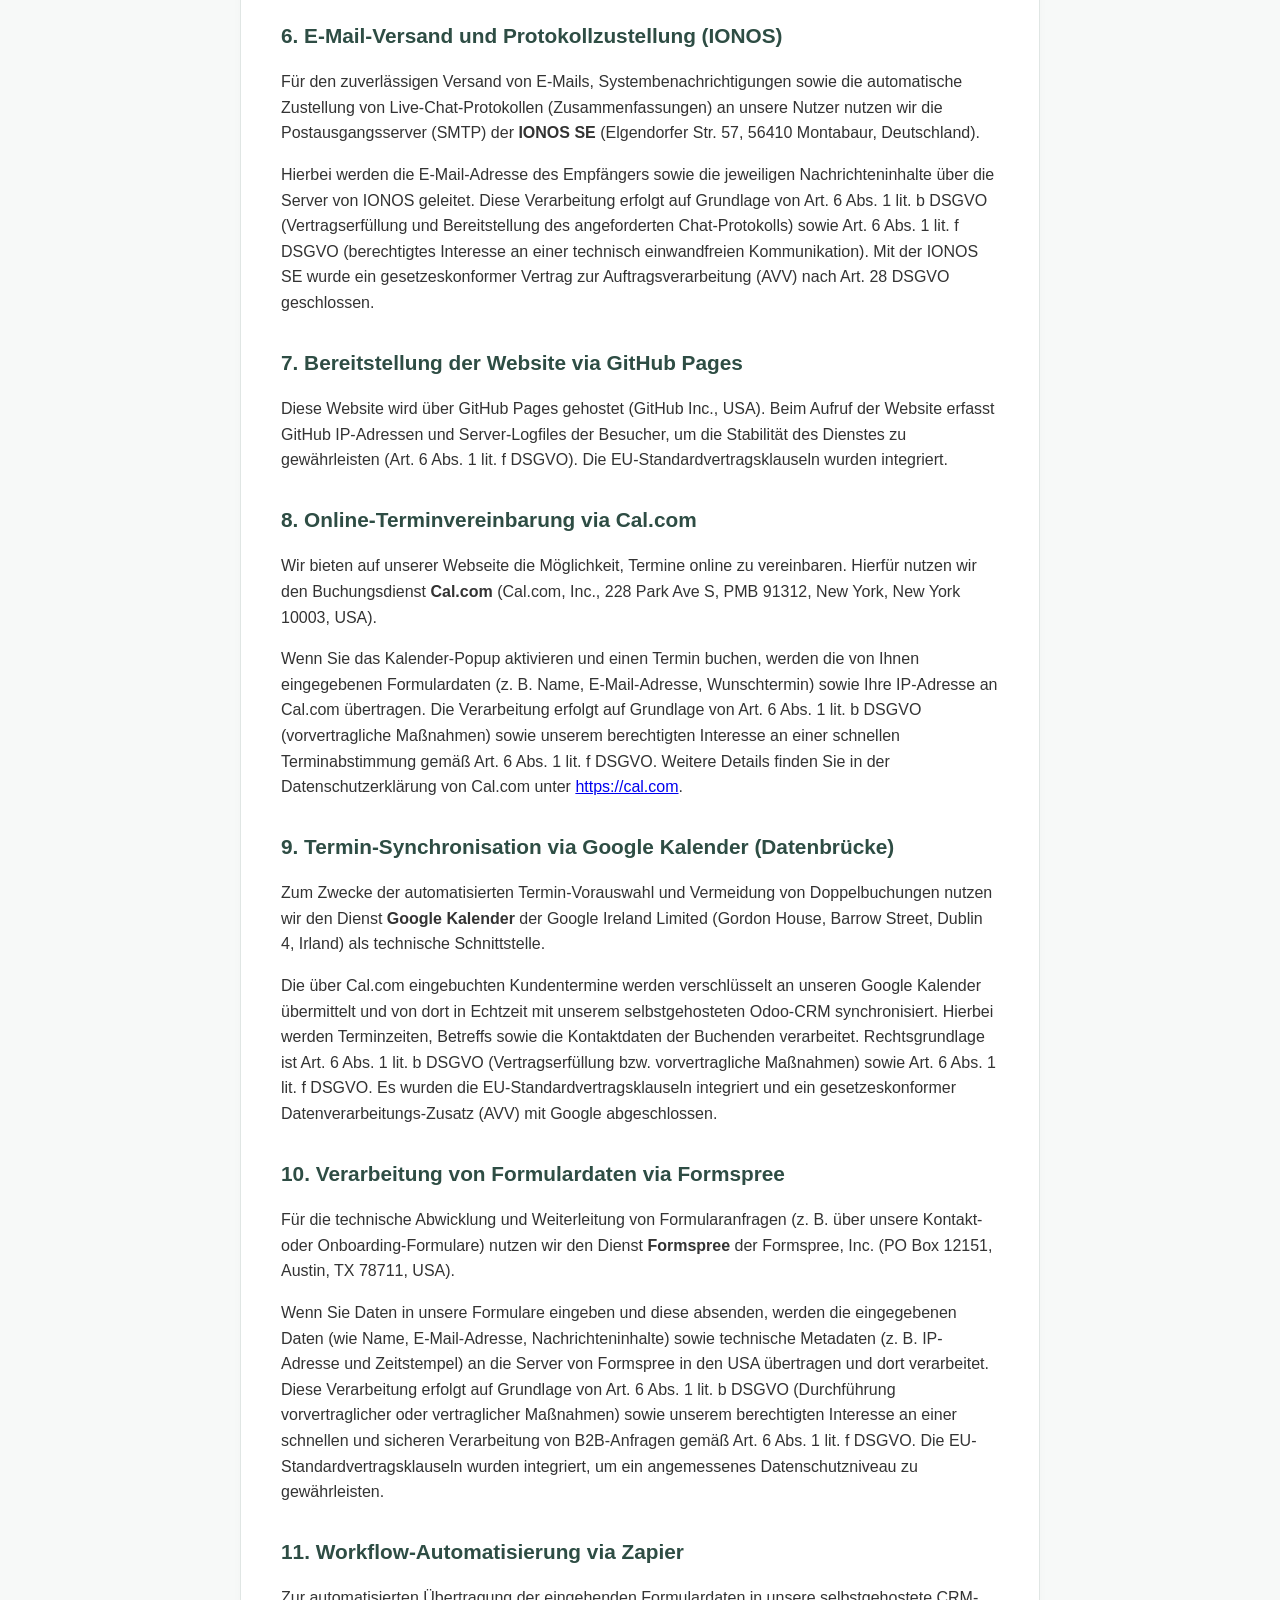
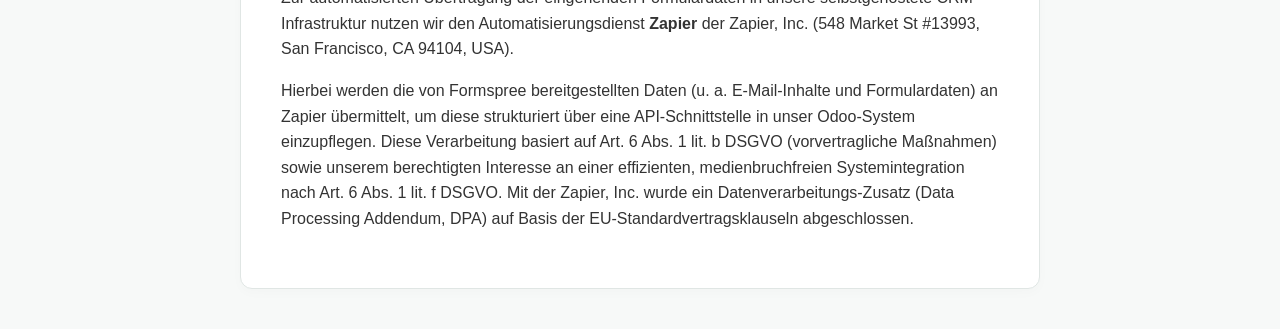
==== commit 19f3ac30: "Chat eingerichtet und Onboarding" ====
--- a/datenschutz.html
+++ b/datenschutz.html
@@ -34,10 +34,10 @@
         </ul>
 
         <h2>2. Erfassung allgemeiner Informationen beim Besuch unserer Website</h2>
-        <p>Wenn Sie auf unsere Website zugreifen, werden automatisch Informationen allgemeiner Natur (Server-Logfiles) erfasst. Diese beinhalten etwa die Art des Webbrowsers, das verwendete Betriebssystem und den Domainnamen Ihres Internet-Service-Providers. Dies ist technisch notwendig, um angeforderte Inhalte korrekt auszuliefern.</p>
+        <p>Wenn Sie auf unsere Website zugreifen, werden automatisch Informationen allgemeiner Natur (Server-Logfiles) erfasst. Diese beinhalten etwa die Art des Webbrowsers, das verwendet Betriebssystem und den Domainnamen Ihres Internet-Service-Providers. Dies ist technisch notwendig, um angeforderte Inhalte korrekt auszuliefern.</p>
 
         <h2>3. Onboarding-Registrierungsformular &amp; Kontaktaufnahme</h2>
-        <p>Tragen Sie sich in unser Onboarding-Formular ein, werden die eingegebenen Daten (Firmenname, Ansprechpartner, E-Mail-Adresse, Umsatzsteuer-Identifikationsnummer, Kalender-Link sowie das übermittelte Telefonskript) zum Zwecke der Kundenkonto-Erstellung und Kampagnen-Durchführung gespeichert. Die Angabe der geschäftlichen E-Mail-Adresse und der USt-IdNr. is für die Verifizierung des B2B-Status zwingend erforderlich (Art. 6 Abs. 1 lit. b DSGVO).</p>
+        <p>Tragen Sie sich in unser Onboarding-Formular ein, werden die eingegebenen Daten (Firmenname, Ansprechpartner, E-Mail-Adresse, Umsatzsteuer-Identifikationsnummer, Kalender-Link sowie das übermittelte Telefonskript) zum Zwecke der Kundenkonto-Erstellung und Kampagnen-Durchführung gespeichert. Die Angabe der geschäftlichen E-Mail-Adresse und der USt-IdNr. ist für die Verifizierung des B2B-Status zwingend erforderlich (Art. 6 Abs. 1 lit. b DSGVO).</p>
 
         <h2>4. Selbstgehostete CRM-Infrastruktur &amp; Live-Chat (Hetzner)</h2>
         <p>Wir betreiben zur Verwaltung unserer Kundenbeziehungen, zur Dokumentation von Kampagnen-Leads sowie zur Bereitstellung des integrierten Live-Chats das Open-Source-System Odoo (Community Edition). Die Software sowie alle darin verarbeiteten Daten (z. B. Chat-Protokolle, Kontaktdaten, E-Mail-Adressen) werden auf einem dedizierten virtuellen Server der <strong>Hetzner Online GmbH</strong> (Industriestr. 25, 91710 Gunzenhausen, Deutschland) gehostet.</p>
@@ -63,11 +63,11 @@
 
         <h2>10. Verarbeitung von Formulardaten via Formspree</h2>
         <p>Für die technische Abwicklung und Weiterleitung von Formularanfragen (z. B. über unsere Kontakt- oder Onboarding-Formulare) nutzen wir den Dienst <strong>Formspree</strong> der Formspree, Inc. (PO Box 12151, Austin, TX 78711, USA).</p>
-        <p>Wenn Sie Daten in unsere Formulare eingeben und diese absenden, werden die eingegebenen Daten (wie Name, E-Mail-Adresse, Nachrichteninhalte) sowie technische Metadaten (z. B. IP-Adresse und Zeitstempel) an die Server von Formspree in den USA übertragen und dort verarbeitet. Diese Verarbeitung erfolgt auf Grundlage von Art. 6 Abs. 1 lit. b DSGVO (Durchführung vorvertraglicher oder vertraglicher Maßnahmen) sowie unserem berechtigten Interesse an einer effizienten und zuverlässigen Bearbeitung von Kundenanfragen gemäß Art. 6 Abs. 1 lit. f DSGVO.</p>
-        <p>Da hierbei eine Datenübermittlung in ein Drittland (USA) stattfindet, haben wir mit Formspree einen datenschutzrechtlichen Vertrag zur Auftragsverarbeitung (Data Processing Addendum, DPA) abgeschlossen, welcher die EU-Standardvertragsklauseln beinhaltet, um ein angemessenes Datenschutzniveau zu garantieren. Weitere Informationen finden Sie in der Datenschutzerklärung von Formspree unter <a href="https://formspree.io" target="_blank" rel="noopener noreferrer">https://formspree.io</a>.</p>
+        <p>Wenn Sie Daten in unsere Formulare eingeben und diese absenden, werden die eingegebenen Daten (wie Name, E-Mail-Adresse, Nachrichteninhalte) sowie technische Metadaten (z. B. IP-Adresse und Zeitstempel) an die Server von Formspree in den USA übertragen und dort verarbeitet. Diese Verarbeitung erfolgt auf Grundlage von Art. 6 Abs. 1 lit. b DSGVO (Durchführung vorvertraglicher oder vertraglicher Maßnahmen) sowie unserem berechtigten Interesse an einer schnellen und sicheren Verarbeitung von B2B-Anfragen gemäß Art. 6 Abs. 1 lit. f DSGVO. Die EU-Standardvertragsklauseln wurden integriert, um ein angemessenes Datenschutzniveau zu gewährleisten.</p>
 
-        <h2>11. Änderung unserer Datenschutzbestimmungen</h2>
-        <p>Wir behalten uns vor, diese Datenschutzerklärung anzupassen, damit sie stets den aktuellen rechtlichen Anforderungen entspricht.</p>
+        <h2>11. Workflow-Automatisierung via Zapier</h2>
+        <p>Zur automatisierten Übertragung der eingehenden Formulardaten in unsere selbstgehostete CRM-Infrastruktur nutzen wir den Automatisierungsdienst <strong>Zapier</strong> der Zapier, Inc. (548 Market St #13993, San Francisco, CA 94104, USA).</p>
+        <p>Hierbei werden die von Formspree bereitgestellten Daten (u. a. E-Mail-Inhalte und Formulardaten) an Zapier übermittelt, um diese strukturiert über eine API-Schnittstelle in unser Odoo-System einzupflegen. Diese Verarbeitung basiert auf Art. 6 Abs. 1 lit. b DSGVO (vorvertragliche Maßnahmen) sowie unserem berechtigten Interesse an einer effizienten, medienbruchfreien Systemintegration nach Art. 6 Abs. 1 lit. f DSGVO. Mit der Zapier, Inc. wurde ein Datenverarbeitungs-Zusatz (Data Processing Addendum, DPA) auf Basis der EU-Standardvertragsklauseln abgeschlossen.</p>
     </div>
 </body>
 </html>
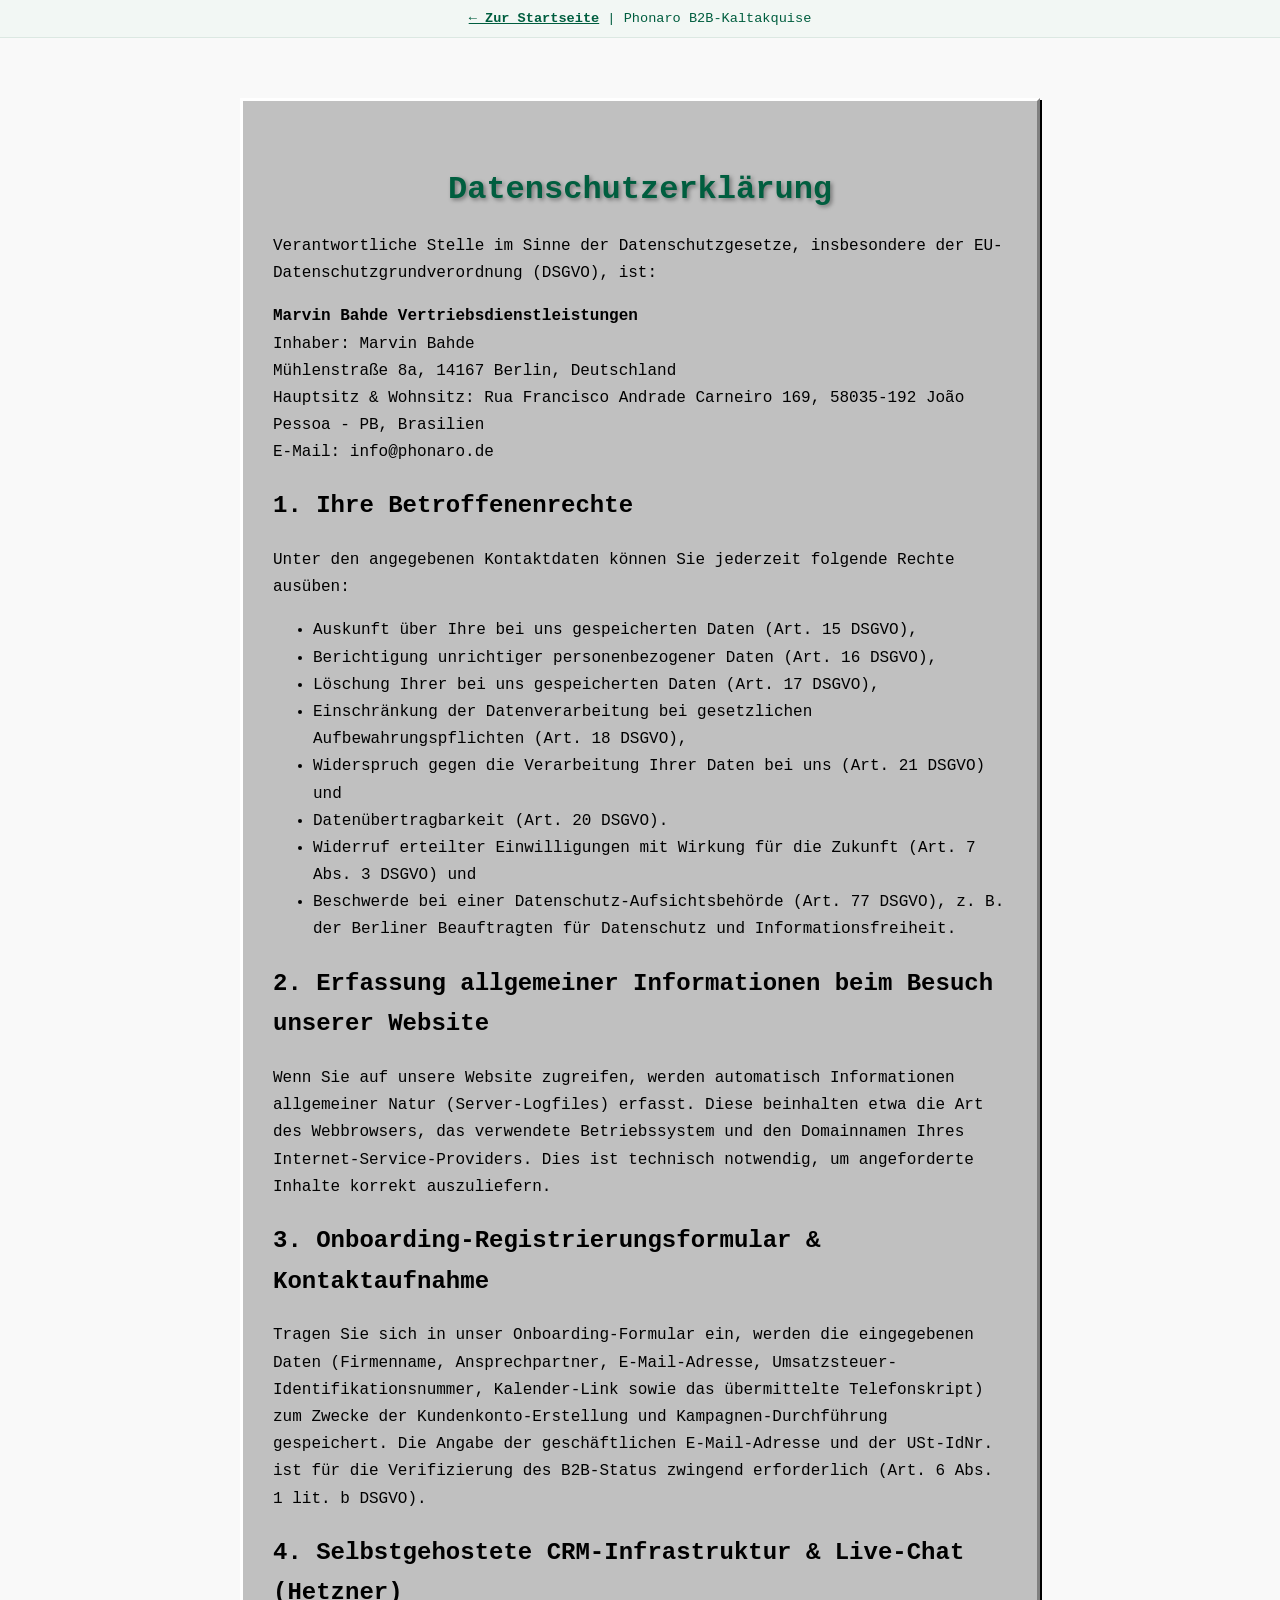
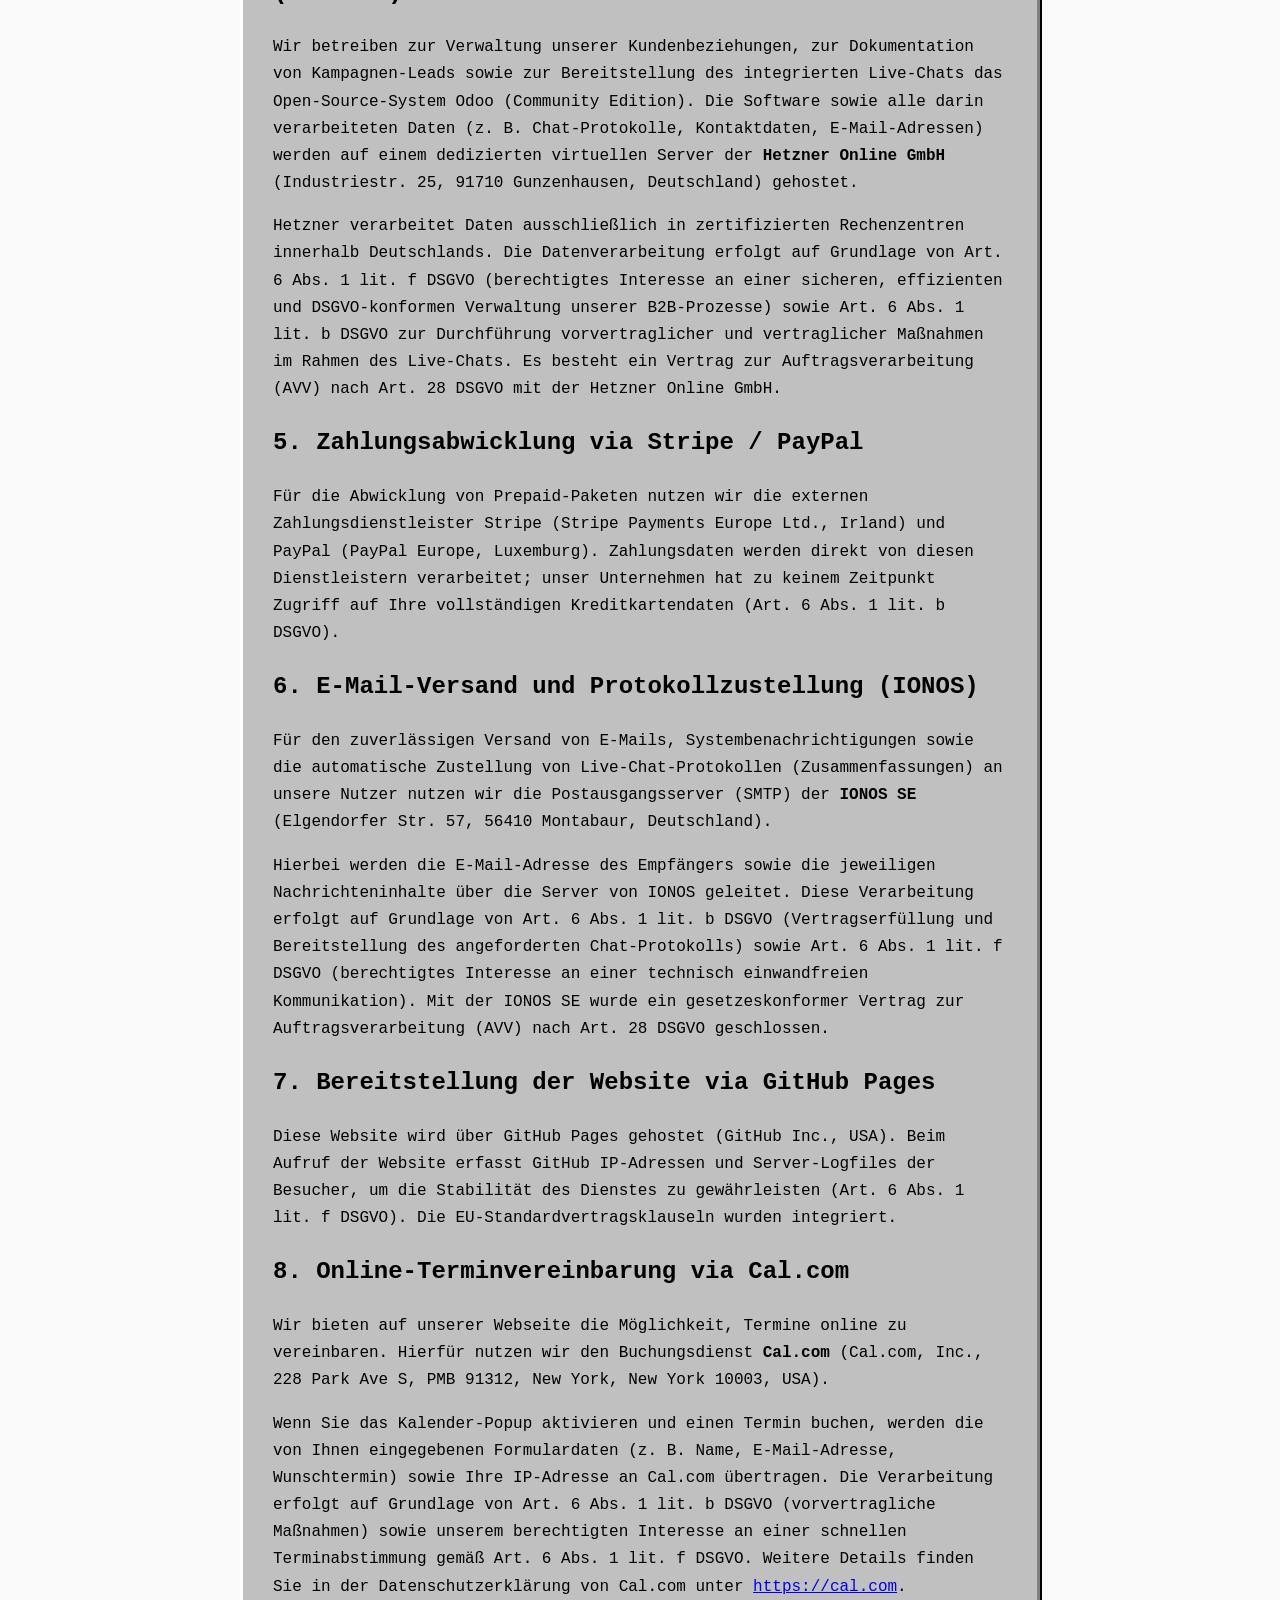
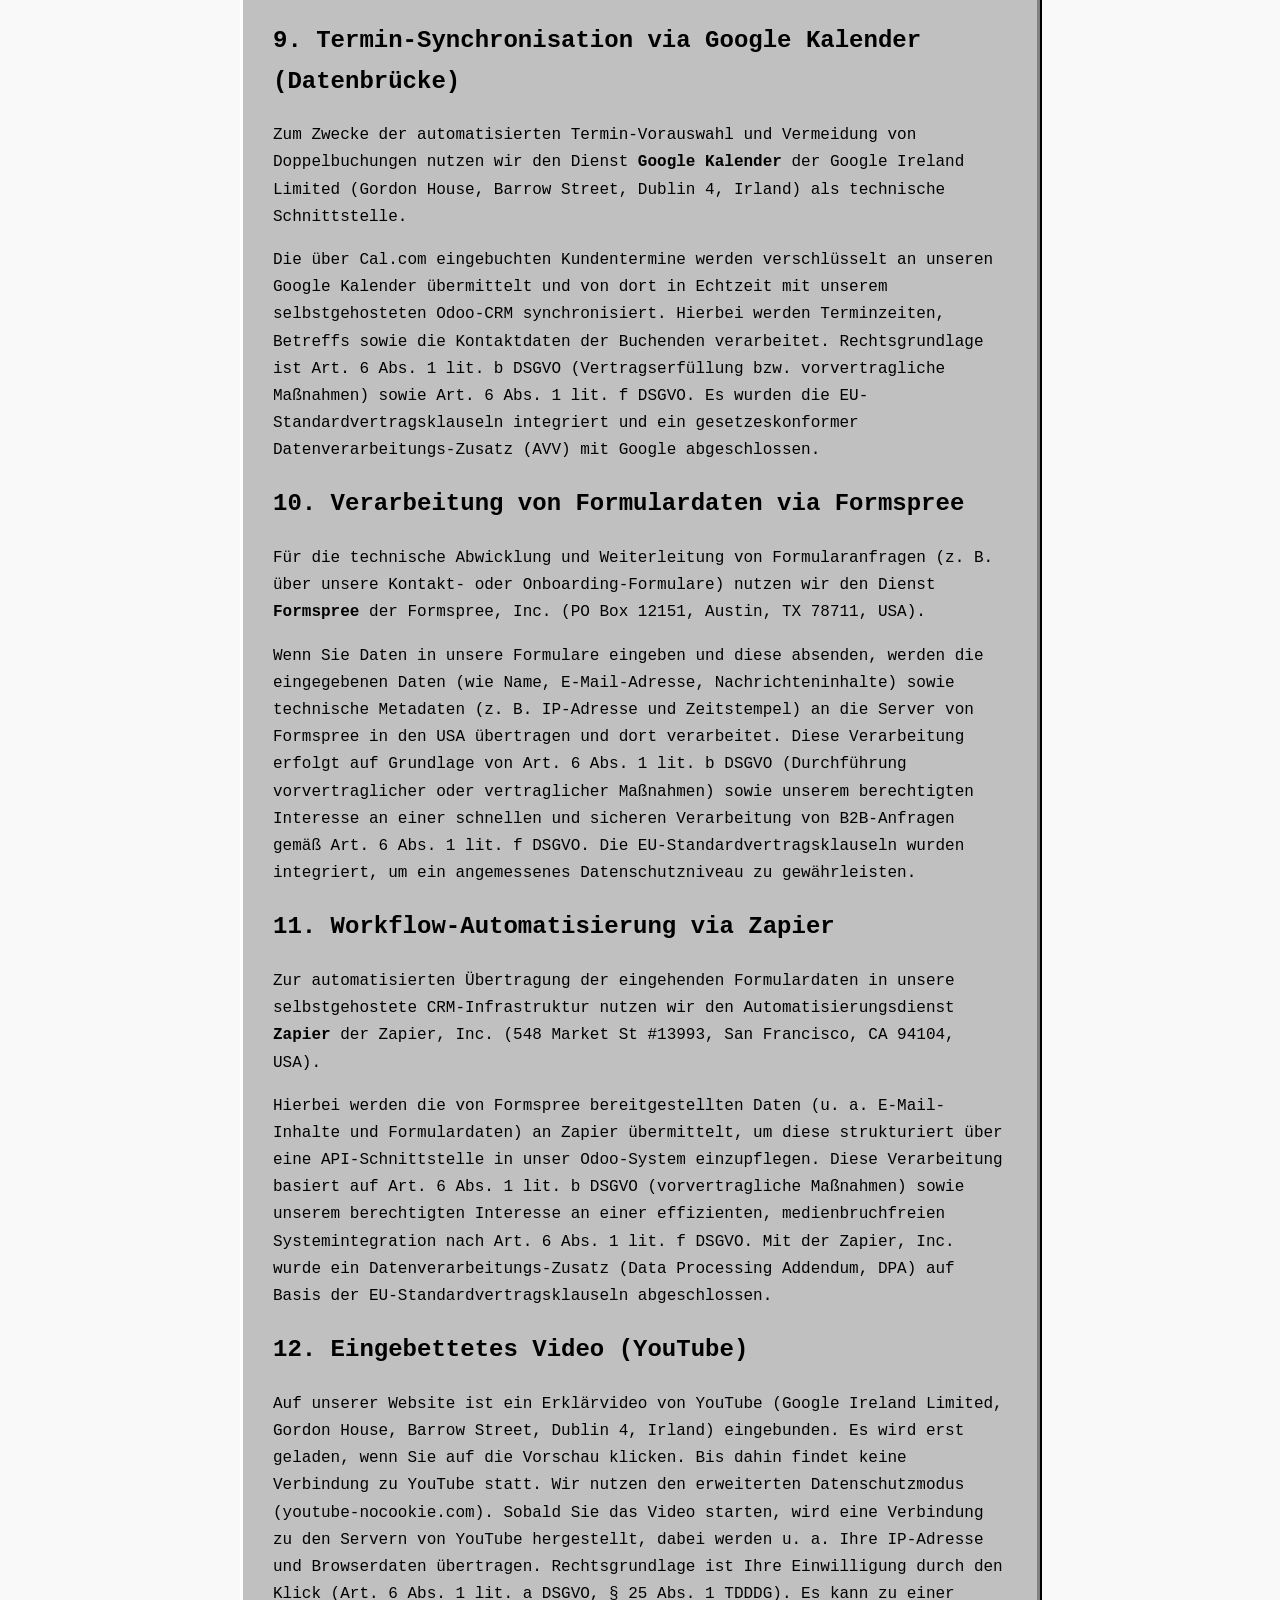
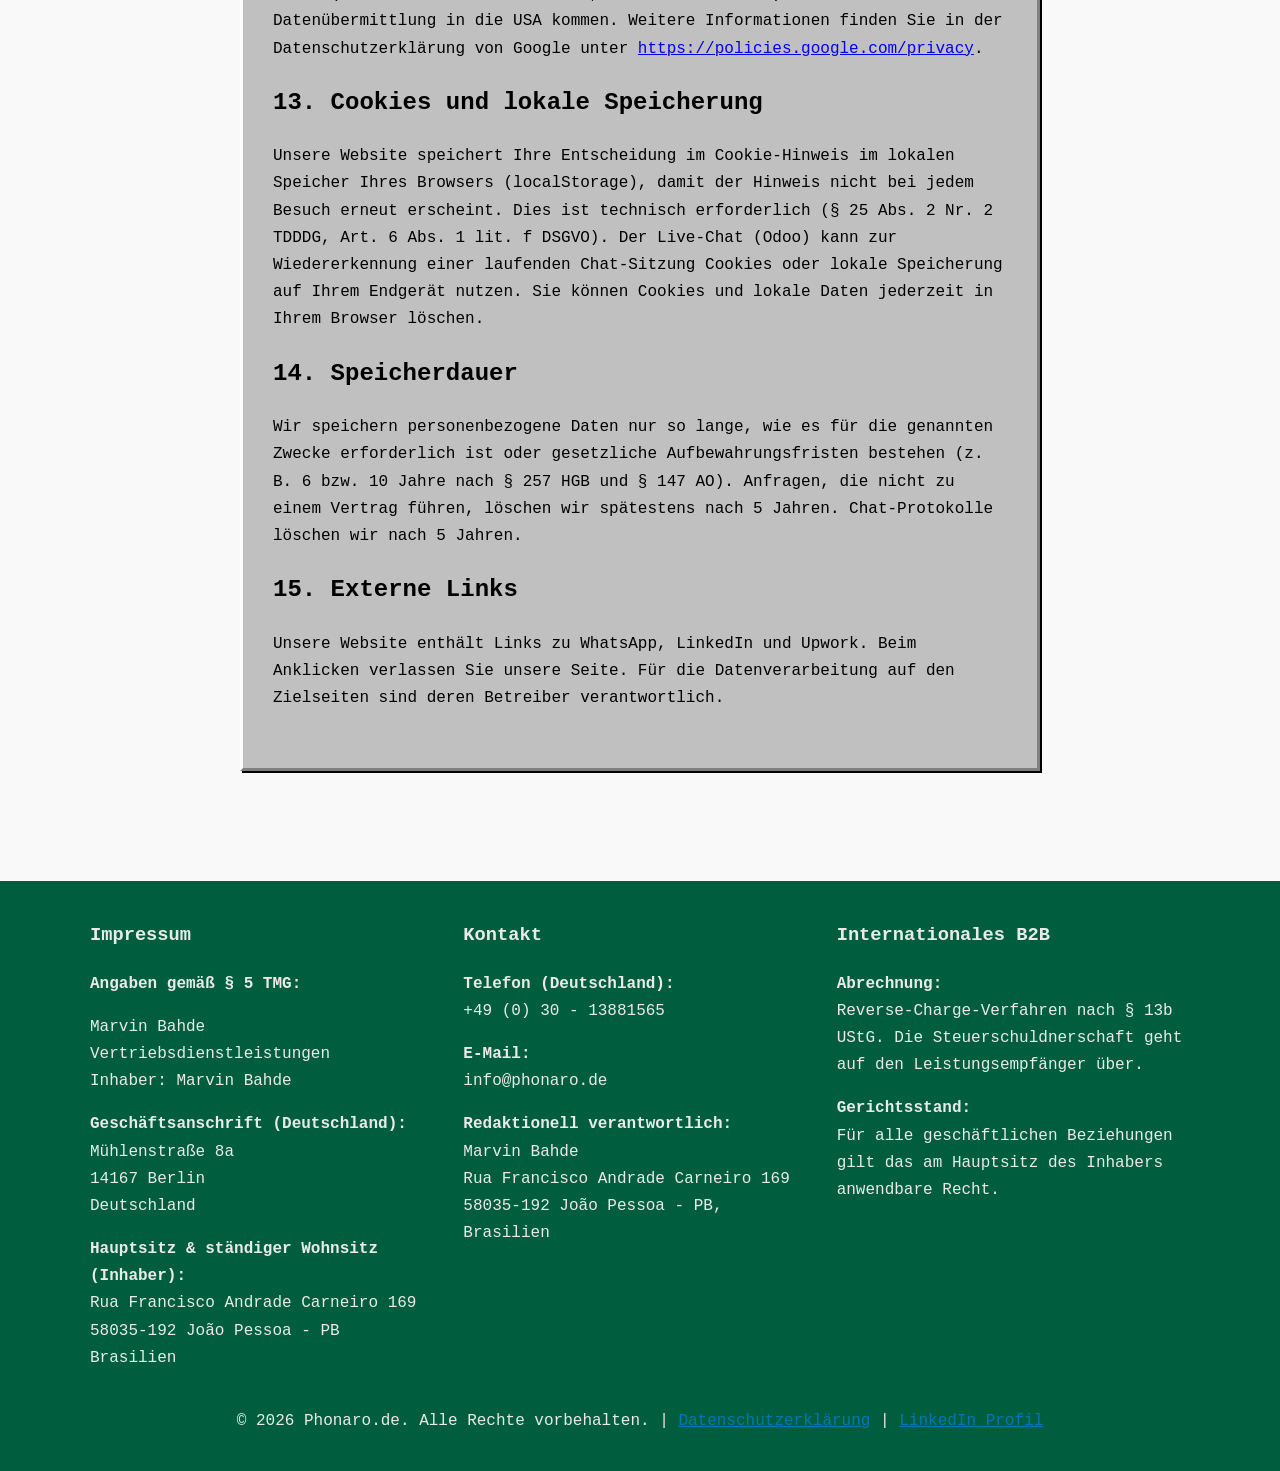
==== commit 6af39f98: "Datenschutz added" ====
--- a/datenschutz.html
+++ b/datenschutz.html
@@ -1,26 +1,37 @@
 <!DOCTYPE html>
 <html lang="de">
+
 <head>
     <meta charset="UTF-8">
-    <meta name="viewport" content="width=device-width, initial-scale=1.0">
-    <title>Datenschutzerklärung - Phonaro</title>
-    <style>
-        body { font-family: sans-serif; line-height: 1.6; color: #333; max-width: 800px; margin: 40px auto; padding: 0 20px; background-color: #f7f9f8; }
-        .container { background-color: #ffffff; padding: 40px; border-radius: 12px; border: 1px solid #e0e6e4; box-shadow: 0 4px 12px rgba(0,0,0,0.02); }
-        h1 { color: #1a332c; border-bottom: 2px solid #2e4d44; padding-bottom: 10px; margin-top: 0; }
-        h2 { color: #2e4d44; margin-top: 30px; font-size: 1.3rem; }
-        ul { padding-left: 20px; }
-    </style>
+    <meta name="robots" content="noindex, follow">
+    <title>Datenschutzerklärung | Phonaro – Sicher & Transparent</title>
+    <meta name="description" content="Ihre Privatsphäre ist uns wichtig. Erfahren Sie hier, wie Phonaro Ihre Daten schützt, welche Daten wir erheben und wie wir sie sicher verarbeiten.">
+    <link rel="canonical" href="https://www.phonaro.de/datenschutz.html">
+    <link rel="stylesheet" href="/css/styles.css">
+
+      <style>
+    body, body::before  {
+      background-image: none !important;
+      background-color: #f9f9f9;
+    }
+  </style>
 </head>
+
 <body>
-    <div class="container">
-        <h1>Datenschutzerklärung</h1>
+
+    <div class="top-bar">
+        <a href="/" style="color: #005e3f; font-weight: bold;">← Zur Startseite</a> | Phonaro B2B-Kaltakquise
+    </div>
+
+    <div class="freeTrialSection">
+        <h1 class="farbiger-text">Datenschutzerklärung</h1>
         <p>Verantwortliche Stelle im Sinne der Datenschutzgesetze, insbesondere der EU-Datenschutzgrundverordnung (DSGVO), ist:</p>
         <p><strong>Marvin Bahde Vertriebsdienstleistungen</strong><br>
         Inhaber: Marvin Bahde<br>
         Mühlenstraße 8a, 14167 Berlin, Deutschland<br>
         Hauptsitz &amp; Wohnsitz: Rua Francisco Andrade Carneiro 169, 58035-192 João Pessoa - PB, Brasilien<br>
-        E-Mail: marvin.bahde@phonaro.de</p>
+        E-Mail: info@phonaro.de</p>
+
 
         <h2>1. Ihre Betroffenenrechte</h2>
         <p>Unter den angegebenen Kontaktdaten können Sie jederzeit folgende Rechte ausüben:</p>
@@ -31,10 +42,12 @@
             <li>Einschränkung der Datenverarbeitung bei gesetzlichen Aufbewahrungspflichten (Art. 18 DSGVO),</li>
             <li>Widerspruch gegen die Verarbeitung Ihrer Daten bei uns (Art. 21 DSGVO) und</li>
             <li>Datenübertragbarkeit (Art. 20 DSGVO).</li>
+            <li>Widerruf erteilter Einwilligungen mit Wirkung für die Zukunft (Art. 7 Abs. 3 DSGVO) und</li>
+            <li>Beschwerde bei einer Datenschutz-Aufsichtsbehörde (Art. 77 DSGVO), z. B. der Berliner Beauftragten für Datenschutz und Informationsfreiheit.</li>
         </ul>
 
         <h2>2. Erfassung allgemeiner Informationen beim Besuch unserer Website</h2>
-        <p>Wenn Sie auf unsere Website zugreifen, werden automatisch Informationen allgemeiner Natur (Server-Logfiles) erfasst. Diese beinhalten etwa die Art des Webbrowsers, das verwendet Betriebssystem und den Domainnamen Ihres Internet-Service-Providers. Dies ist technisch notwendig, um angeforderte Inhalte korrekt auszuliefern.</p>
+        <p>Wenn Sie auf unsere Website zugreifen, werden automatisch Informationen allgemeiner Natur (Server-Logfiles) erfasst. Diese beinhalten etwa die Art des Webbrowsers, das verwendete Betriebssystem und den Domainnamen Ihres Internet-Service-Providers. Dies ist technisch notwendig, um angeforderte Inhalte korrekt auszuliefern.</p>
 
         <h2>3. Onboarding-Registrierungsformular &amp; Kontaktaufnahme</h2>
         <p>Tragen Sie sich in unser Onboarding-Formular ein, werden die eingegebenen Daten (Firmenname, Ansprechpartner, E-Mail-Adresse, Umsatzsteuer-Identifikationsnummer, Kalender-Link sowie das übermittelte Telefonskript) zum Zwecke der Kundenkonto-Erstellung und Kampagnen-Durchführung gespeichert. Die Angabe der geschäftlichen E-Mail-Adresse und der USt-IdNr. ist für die Verifizierung des B2B-Status zwingend erforderlich (Art. 6 Abs. 1 lit. b DSGVO).</p>
@@ -68,6 +81,97 @@
         <h2>11. Workflow-Automatisierung via Zapier</h2>
         <p>Zur automatisierten Übertragung der eingehenden Formulardaten in unsere selbstgehostete CRM-Infrastruktur nutzen wir den Automatisierungsdienst <strong>Zapier</strong> der Zapier, Inc. (548 Market St #13993, San Francisco, CA 94104, USA).</p>
         <p>Hierbei werden die von Formspree bereitgestellten Daten (u. a. E-Mail-Inhalte und Formulardaten) an Zapier übermittelt, um diese strukturiert über eine API-Schnittstelle in unser Odoo-System einzupflegen. Diese Verarbeitung basiert auf Art. 6 Abs. 1 lit. b DSGVO (vorvertragliche Maßnahmen) sowie unserem berechtigten Interesse an einer effizienten, medienbruchfreien Systemintegration nach Art. 6 Abs. 1 lit. f DSGVO. Mit der Zapier, Inc. wurde ein Datenverarbeitungs-Zusatz (Data Processing Addendum, DPA) auf Basis der EU-Standardvertragsklauseln abgeschlossen.</p>
+
+        <h2 id="youtube">12. Eingebettetes Video (YouTube)</h2>
+        <p>Auf unserer Website ist ein Erklärvideo von YouTube (Google Ireland Limited, Gordon House, Barrow Street, Dublin 4, Irland) eingebunden. Es wird erst geladen, wenn Sie auf die Vorschau klicken. Bis dahin findet keine Verbindung zu YouTube statt. Wir nutzen den erweiterten Datenschutzmodus (youtube-nocookie.com). Sobald Sie das Video starten, wird eine Verbindung zu den Servern von YouTube hergestellt, dabei werden u. a. Ihre IP-Adresse und Browserdaten übertragen. Rechtsgrundlage ist Ihre Einwilligung durch den Klick (Art. 6 Abs. 1 lit. a DSGVO, § 25 Abs. 1 TDDDG). Es kann zu einer Datenübermittlung in die USA kommen. Weitere Informationen finden Sie in der Datenschutzerklärung von Google unter <a href="https://policies.google.com/privacy" target="_blank" rel="noopener noreferrer">https://policies.google.com/privacy</a>.</p>
+
+        <h2>13. Cookies und lokale Speicherung</h2>
+        <p>Unsere Website speichert Ihre Entscheidung im Cookie-Hinweis im lokalen Speicher Ihres Browsers (localStorage), damit der Hinweis nicht bei jedem Besuch erneut erscheint. Dies ist technisch erforderlich (§ 25 Abs. 2 Nr. 2 TDDDG, Art. 6 Abs. 1 lit. f DSGVO). Der Live-Chat (Odoo) kann zur Wiedererkennung einer laufenden Chat-Sitzung Cookies oder lokale Speicherung auf Ihrem Endgerät nutzen. Sie können Cookies und lokale Daten jederzeit in Ihrem Browser löschen.</p>
+        
+        <h2>14. Speicherdauer</h2>
+        <p>Wir speichern personenbezogene Daten nur so lange, wie es für die genannten Zwecke erforderlich ist oder gesetzliche Aufbewahrungsfristen bestehen (z. B. 6 bzw. 10 Jahre nach § 257 HGB und § 147 AO). Anfragen, die nicht zu einem Vertrag führen, löschen wir spätestens nach 5 Jahren. Chat-Protokolle löschen wir nach 5 Jahren.</p>
+    
+        <h2>15. Externe Links</h2>
+        <p>Unsere Website enthält Links zu WhatsApp, LinkedIn und Upwork. Beim Anklicken verlassen Sie unsere Seite. Für die Datenverarbeitung auf den Zielseiten sind deren Betreiber verantwortlich.</p>
     </div>
+
+    <footer class="siteFooter">
+    <div class="footerContainer">
+        
+        <div class="footerGrid">
+            <!-- Spalte 1: Rechtliches Impressum -->
+            <div class="footerColumn">
+                <h3>Impressum</h3>
+                <p><strong>Angaben gemäß § 5 TMG:</strong></p>
+                <p>Marvin Bahde Vertriebsdienstleistungen<br>
+                Inhaber: Marvin Bahde</p>
+                
+                <p><strong>Geschäftsanschrift (Deutschland):</strong><br>
+                Mühlenstraße 8a<br>
+                14167 Berlin<br>
+                Deutschland</p>
+                
+                <p><strong>Hauptsitz & ständiger Wohnsitz (Inhaber):</strong><br>
+                Rua Francisco Andrade Carneiro 169<br>
+                58035-192 João Pessoa - PB<br>
+                Brasilien</p>
+            </div>
+
+            <!-- Spalte 2: Kontakt & Verantwortlichkeit -->
+            <div class="footerColumn">
+                <h3>Kontakt</h3>
+                <p><strong>Telefon (Deutschland):</strong><br>
+                +49 (0) 30 - 13881565</p>
+                
+                <p><strong>E-Mail:</strong><br>
+                info@phonaro.de</p>
+
+                <p><strong>Redaktionell verantwortlich:</strong><br>
+                Marvin Bahde<br>
+                Rua Francisco Andrade Carneiro 169<br>
+                58035-192 João Pessoa - PB, Brasilien</p>
+            </div>
+
+            <!-- Spalte 3: Steuer & Rechtliches -->
+            <div class="footerColumn">
+                <h3>Internationales B2B</h3>
+                <p><strong>Abrechnung:</strong><br>
+                Reverse-Charge-Verfahren nach § 13b UStG. Die Steuerschuldnerschaft geht auf den Leistungsempfänger über.</p>
+                <p><strong>Gerichtsstand:</strong><br>
+                Für alle geschäftlichen Beziehungen gilt das am Hauptsitz des Inhabers anwendbare Recht.</p>
+            </div>
+        </div>
+
+        <!-- Urheberrecht & Datenschutz-Link -->
+        <div class="footerBottom">
+        <p>&copy; 2026 Phonaro.de. Alle Rechte vorbehalten. | <a href="datenschutz.html" target="_blank" style="color: #0077b5;">Datenschutzerklärung</a> |  <a href="https://www.linkedin.com/in/marvin-bahde-2029922b2/" target="_blank" rel="noopener noreferrer" style="color: #0077b5;" text-decoration: underline; font-weight: bold; margin-left: 10px;">LinkedIn Profil</a></p>
+        </div>
+
+    </div>
+
+<script>
+(function () {
+  var geladen = false;
+  function ladeLivechat() {
+    if (geladen) return;
+    geladen = true;
+    [
+      'https://crm.phonaro.de/im_livechat/loader/1',
+      'https://crm.phonaro.de/im_livechat/assets_embed.js'
+    ].forEach(function (url) {
+      var s = document.createElement('script');
+      s.src = url;
+      s.async = false; /* Reihenfolge einhalten: erst loader, dann assets_embed */
+      document.body.appendChild(s);
+    });
+  }
+  ['scroll', 'mousemove', 'touchstart', 'keydown', 'click'].forEach(function (ereignis) {
+    window.addEventListener(ereignis, ladeLivechat, { once: true, passive: true });
+  });
+  window.addEventListener('load', function () { setTimeout(ladeLivechat, 8000); });
+})();
+</script>
+
+</footer>
 </body>
-</html>
+</html>
--- a/css/styles.css
+++ b/css/styles.css
@@ -0,0 +1,952 @@
+/* ==========================================
+   Allgemeine Styles
+   ========================================== */
+
+/* Der Body dient als Träger für den durchgehenden Hintergrund */
+body {
+    font-family: 'JetBrains Mono', monospace;
+    line-height: 1.7;
+    margin: 0;
+    padding: 0;
+    background-color: #ffffff; /* Ein sehr dunkles Grün als Fallback, falls das Bild lädt */
+    display: flex;
+    flex-direction: column;
+    position: relative;
+}
+
+/* Das Hintergrundbild liegt jetzt als fester, durchgehender Schleier über der ganzen Seite hinter allem */
+body::before {
+    content: "";
+    position: fixed; /* Fixiert, damit es beim Scrollen stilvoll im Hintergrund stehen bleibt (Parallax-Effekt) */
+    top: 0;
+    left: 0;
+    width: 100%;
+    height: 100vh;
+    z-index: -1;
+    background-image: url('../images/Held.webp');
+    background-size: cover;
+    background-position: center center;
+    filter: grayscale(100%);
+    opacity: 0.25; /* Etwas dezenter, damit man alle Texte und Boxen perfekt lesen kann */
+}
+
+.top-bar {
+    background-color: #f2f7f4; /* Sehr helles, frisches Grau-Grün */
+    color: #005e3f;             /* Dein dunkles Marken-Grün */
+    text-align: center;
+    padding: 7px 15px;
+    font-size: 0.85rem;
+    border-bottom: 1px solid #dce8e2;
+}
+
+.top-bar-badge {
+    background-color: #005e3f;
+    color: #ffffff;
+    padding: 2px 8px;
+    border-radius: 4px;
+    font-weight: bold;
+    font-size: 0.75rem;
+    margin-right: 8px;
+}
+
+/* ==========================================
+   Header
+   ========================================== */
+header {
+    position: relative; 
+    display: flex; 
+    justify-content: center; 
+    align-items: center; 
+    color: #005e3f; 
+    text-align: center; 
+    padding: 10px 20px; 
+    min-height: 100px; 
+    max-height: 200px;
+    overflow: visible; 
+    z-index: 1000; 
+    opacity: 1;
+    transition: max-height 0.5s ease-in-out, 
+                min-height 0.5s ease-in-out, 
+                padding 0.5s ease-in-out, 
+                opacity 0.4s ease-in-out;
+}
+
+header.hidden {
+    max-height: 0 !important;
+    min-height: 0 !important;
+    padding-top: 0 !important;
+    padding-bottom: 0 !important;
+    opacity: 0;
+    pointer-events: none;
+}
+
+.header-auth-buttons {
+    position: absolute;
+    left: 50%;
+    transform: translateX(-50%);
+    bottom: 12px;
+    display: inline-flex;
+    gap: 8px;
+    align-items: center;
+    z-index: 10;
+}
+
+.win98-btn {
+    background-color: #c0c0c0;
+    color: #000000;
+    font-family: 'MS Sans Serif', Arial, sans-serif;
+    font-size: 0.80rem;
+    font-weight: bold;
+    text-decoration: none;
+    padding: 4px 10px;
+    border-top: 2px solid #ffffff;
+    border-left: 2px solid #ffffff;
+    border-right: 2px solid #808080;
+    border-bottom: 2px solid #808080;
+    box-shadow: 1px 1px 0px #000000;
+    cursor: pointer;
+    display: inline-block;
+    text-align: center;
+    width: 130px;
+    box-sizing: border-box;
+    white-space: nowrap;
+    overflow: hidden;
+    text-overflow: ellipsis;
+}
+
+.win98-btn:hover {
+    background-color: #d4d0c8;
+}
+
+.win98-btn:active {
+    border-top: 2px solid #808080;
+    border-left: 2px solid #808080;
+    border-right: 2px solid #ffffff;
+    border-bottom: 2px solid #ffffff;
+    box-shadow: none;
+    padding: 5px 9px 3px 11px;
+}
+
+.contact-info {
+    position: absolute;
+    left: 50px;
+}
+
+header h1 {
+    margin: 0 0 25px 0;
+}
+
+html {
+    scroll-behavior: smooth;
+    /* Verhindert, dass fixe Elemente den Anker verdecken / sorgt für einheitliches Offset */
+    scroll-padding-top: 200px; /* Passe den Wert (z.B. 100px - 140px) an die Höhe deines Headers/Nav an */
+}
+
+.logo {
+    position: absolute;
+    right: 50px;
+    top: 50%;
+    transform: translateY(-50%);
+    height: 115px;
+}
+
+/* ==========================================
+   Navigation
+   ========================================== */
+nav {
+    display: flex;
+    justify-content: center;
+    background-color: #005e3f;
+    margin-bottom: 20px;
+    min-height: 40px;
+    max-height: 150px;
+    overflow: hidden;
+    opacity: 1;
+    transition: max-height 0.6s ease-in-out, 
+                min-height 0.6s ease-in-out, 
+                padding 0.6s ease-in-out, 
+                margin-bottom 0.6s ease-in-out, 
+                opacity 0.4s ease-in-out;
+}
+
+nav.hidden {
+    max-height: 0 !important;
+    min-height: 0 !important;
+    padding-top: 0 !important;
+    padding-bottom: 0 !important;
+    margin-bottom: 0 !important;
+    opacity: 0;
+}
+
+nav a {
+    color: #EAEAEA;
+    padding: 14px 20px;
+    text-decoration: none;
+    text-align: center;
+}
+
+nav a:hover {
+    background-color: #50C878;
+}
+
+/* ==========================================
+   Hero-Bereich (Vollbild-Div)
+   ========================================== */
+/* Der Bereich heißt jetzt nur noch Slogan-Bereich, da der Hintergrund nach unten wandert */
+.vollbild-div {
+    position: relative;
+    width: 100%; 
+    height: auto; 
+    padding: 40px 20px;
+    display: flex; 
+    flex-direction: column; 
+    align-items: center;
+    margin-bottom: 30px;
+    box-sizing: border-box;
+}
+
+/* Den alten ::before-Filter von .vollbild-div löschen, da der Hintergrund jetzt global im body::before liegt */
+.vollbild-div::before {
+    display: none; 
+}
+
+.farbiger-text {
+    color: #005e3f;
+    text-align: center; 
+    text-shadow: 2px 2px 4px rgba(0, 0, 0, 0.4); 
+    max-width: 800px;
+    margin-bottom: 0;
+}
+
+.intro-text {
+    color: #222222;
+    text-align: center;
+    max-width: 800px;
+    margin: 15px 0 0 0;
+    font-size: 1rem;
+}
+
+/* ==========================================
+   Video & Kommentare Layout
+   ========================================== */
+/* Zwei Spalten: Video links, Kommentare rechts */
+  .video-kommentar-bereich {
+    display: grid;
+    grid-template-columns: 1.4fr 1fr;
+    gap: 24px;
+    align-items: start;
+    max-width: 1200px;
+    margin: 0 auto;
+  }
+
+  /* Auf Handy und kleinen Tablets untereinander */
+  @media (max-width: 800px) {
+    .video-kommentar-bereich { grid-template-columns: 1fr; }
+  }
+
+  /* Video-Vorschau */
+  .video-vorschau {
+    position: relative;
+    aspect-ratio: 16 / 9;
+    max-width: 100%;
+
+    border-top: 3px solid #ffffff;
+    border-left: 3px solid #ffffff;
+    border-right: 3px solid #404040;
+    border-bottom: 3px solid #404040;
+    box-shadow: 2px 2px 0px #000000;
+    border-radius: 0px; /* Kantig im Retro-Look */
+
+    overflow: hidden;
+    background-color: #111;
+
+      }
+
+   .video-vorschau img {
+    position: absolute;
+    inset: 0;
+    width: 100%;
+    height: 100%;
+    object-fit: cover;
+   }
+
+  .video-vorschau button {
+    position: absolute;
+    inset: 0;
+    width: 100%;
+    height: 100%;
+    border: 0;
+    cursor: pointer;
+    background: linear-gradient(to top, rgba(0,0,0,.65), rgba(0,0,0,.15));
+    display: flex;
+    flex-direction: column;
+    align-items: center;
+    justify-content: center;
+    gap: 14px;
+    color: #fff;
+    font-family: inherit;
+    font-size: 18px;
+    font-weight: 600;
+  }
+  .play-kreis {
+    position: relative;
+    display: block;
+    width: 72px;
+    height: 72px;
+    border-radius: 50%;
+    background: #e62117;
+    box-shadow: 0 4px 16px rgba(0,0,0,.4);
+    transition: transform .2s;
+  }
+  .play-kreis::after {
+    content: "";
+    position: absolute;
+    top: 50%;
+    left: 50%;
+    transform: translate(-35%, -50%);
+    border-style: solid;
+    border-width: 14px 0 14px 24px;
+    border-color: transparent transparent transparent #fff;
+  }
+  .video-vorschau button:hover .play-kreis { transform: scale(1.1); }
+
+.comments-box {
+    color: #EAEAEA;
+    flex: 3;
+    padding: 15px;
+    padding-right: 8px;
+    max-height: 385px;
+    overflow-y: auto;
+    
+    /* Der neue Win98-Container-Stil */
+    background-color: #777777;
+    border-top: 3px solid #ffffff;
+    border-left: 3px solid #ffffff;
+    border-right: 3px solid #404040;
+    border-bottom: 3px solid #404040;
+    box-shadow: 2px 2px 0px #000000;
+    border-radius: 0px; /* Kantig im Retro-Look */
+    
+    font-family: 'JetBrains Mono', monospace;
+    line-height: 1.7;
+    scrollbar-width: auto; 
+    scrollbar-color: #c0c0c0 #e0e0e0;
+    box-sizing: border-box;
+}
+
+.comment {
+    margin-bottom: 16px;
+    border-bottom: 1px solid #555555; /* Dezentere Trennung zwischen den Kommentaren */
+    padding-bottom: 10px;
+}
+
+.comment-user {
+    font-weight: 600; margin-bottom: 4px;;
+    font-size: 0.9em;
+    color: #ffffff; /* Noch etwas kontrastreicher für die Namen */
+}
+
+/* Retro Scrollbalken */
+.comments-box::-webkit-scrollbar {
+    width: 20px;
+    display: block !important;
+}
+
+.comments-box::-webkit-scrollbar-track {
+    background-color: #e0e0e0;
+    background-image: linear-gradient(45deg, #c0c0c0 25%, transparent 25%, transparent 75%, #c0c0c0 75%, #c0c0c0),
+                      linear-gradient(45deg, #c0c0c0 25%, transparent 25%, transparent 75%, #c0c0c0 75%, #c0c0c0);
+    background-size: 4px 4px;
+    background-position: 0 0, 2px 2px;
+}
+
+.comments-box::-webkit-scrollbar-thumb {
+    background-color: #c0c0c0;
+    border: 2px solid;
+    border-color: #fff #808080 #808080 #fff;
+}
+
+.comments-box::-webkit-scrollbar-thumb:active {
+    background-color: #c0c0c0;
+    border-color: #808080 #fff #fff #808080;
+}
+
+/* ==========================================
+   Preistabelle & Call to Action
+   ========================================== */
+.callToAction h2,
+.callToAction p {
+    color: #005e3f;
+    text-align: center;
+    margin: 40px;
+}
+
+.tableContainer {
+    width: 100%;
+}
+
+table {
+    width: 80%;
+    color: #EAEAEA;
+    background-color: #777777; 
+    margin-left: auto;
+    margin-right: auto;
+    margin-bottom: 20px;
+    border-top: 3px solid #ffffff;
+    border-left: 3px solid #ffffff;
+    border-right: 3px solid #404040;
+    border-bottom: 3px solid #404040;
+    box-shadow: 2px 2px 0px #000000;
+    border-radius: 0px;
+    border-spacing: 0;
+    font-family: 'JetBrains Mono', monospace;
+    line-height: 1.7;
+}
+
+th, td {
+    border: 1px solid #005e3f;
+    padding: 8px;
+    text-align: left;
+}
+
+th {
+    background-color: #777777;
+}
+
+/* ==========================================
+   Formulare & Onboarding im Win98-Retro-Style
+   ========================================== */
+.freeTrialSection {
+    max-width: 800px;
+    margin: 60px auto;
+    padding: 40px 30px;
+    font-family: 'JetBrains Mono', monospace;
+    line-height: 1.7;
+    
+    /* Angenehmes Win98-Grau statt grellem Weiß */
+    background-color: #c0c0c0;
+    
+    /* Klassischer 3D-Retro-Rahmen */
+    border-top: 3px solid #ffffff;
+    border-left: 3px solid #ffffff;
+    border-right: 3px solid #808080;
+    border-bottom: 3px solid #808080;
+    box-shadow: 2px 2px 0px #000000;
+    border-radius: 0px;
+    box-sizing: border-box;
+}
+
+.freeTrialHeader {
+    text-align: center;
+    margin-bottom: 40px;
+}
+
+.freeTrialHeader h2 {
+    color: #005e3f;
+    font-size: 1.8rem;
+    margin-bottom: 15px;
+    font-family: 'MS Sans Serif', Arial, sans-serif;
+}
+
+.freeTrialHeader p {
+    color: #222222;
+    font-size: 1rem;
+    line-height: 1.7;
+    max-width: 650px;
+    margin: 0 auto;
+}
+
+fieldset {
+    /* Eingelassener Win98-Look für die Fieldsets */
+    border-top: 2px solid #808080;
+    border-left: 2px solid #808080;
+    border-right: 2px solid #ffffff;
+    border-bottom: 2px solid #ffffff;
+    border-radius: 0px;
+    padding: 25px;
+    margin-bottom: 30px;
+    background-color: #d4d0c8; /* Noch ein Hauch dezenterer Hintergrund für die Boxen */
+}
+
+legend {
+    font-weight: bold;
+    color: #005e3f;
+    font-size: 1.1rem;
+    padding: 0 10px;
+    background-color: #c0c0c0;
+    border: 1px solid #808080;
+}
+
+input[type="text"],
+input[type="email"],
+input[type="tel"],
+input[type="url"],
+textarea {
+    width: 100%;
+    padding: 10px;
+    box-sizing: border-box;
+    margin-top: 5px;
+    margin-bottom: 10px;
+    
+    /* Eingedrückte Textfelder im Retro-Stil */
+    border-top: 2px solid #808080;
+    border-left: 2px solid #808080;
+    border-right: 2px solid #ffffff;
+    border-bottom: 2px solid #ffffff;
+    border-radius: 0px;
+    background-color: #ffffff;
+    font-family: 'JetBrains Mono', monospace;
+}
+
+/* ==========================================
+   Termin-Sektion (#termin) im Windows-98-Style
+   ========================================== */
+#termin {
+    max-width: 800px;
+    margin: 60px auto;
+    padding: 40px 20px;
+    background-color: #c0c0c0; /* Klassisches Win98-Grau */
+    
+    /* Der typische Win98-3D-Rahmen: Oben/Links hell, Unten/Rechts dunkel */
+    border-top: 3px solid #ffffff;
+    border-left: 3px solid #ffffff;
+    border-right: 3px solid #808080;
+    border-bottom: 3px solid #808080;
+    box-shadow: 2px 2px 0px #000000; /* Harter Pixel-Schatten */
+    
+    border-radius: 0px; /* Win98 hat keine runden Ecken! */
+    text-align: center;
+    box-sizing: border-box;
+}
+
+#termin h2 {
+    color: #005e3f; /* Klassischer dunkler Fenstertitel-Look */
+    font-size: 1.8rem;
+    margin-top: 10px;
+    margin-bottom: 15px;
+    font-family: 'MS Sans Serif', Arial, sans-serif;
+}
+
+#termin p {
+    color: #000000;
+    max-width: 550px;
+    margin: 0 auto 25px auto;
+    line-height: 1.5;
+    font-size: 1rem;
+}
+
+/* Der Button im echten Win98-Look */
+#termin a {
+    display: inline-block;
+    background-color: #c0c0c0;
+    color: #000000 !important;
+    padding: 10px 25px;
+    
+    /* Win98 Button-Kanten */
+    border-top: 2px solid #ffffff;
+    border-left: 2px solid #ffffff;
+    border-right: 2px solid #808080;
+    border-bottom: 2px solid #808080;
+    box-shadow: 1px 1px 0px #000000;
+    
+    border-radius: 0px;
+    text-decoration: none;
+    font-weight: bold;
+    font-size: 1rem;
+    font-family: 'MS Sans Serif', Arial, sans-serif;
+    transition: none; /* Kein weiches Fade, Win98 klickt hart ein */
+}
+
+#termin a:hover {
+    background-color: #d4d0c8;
+    transform: none;
+    box-shadow: 1px 1px 0px #000000;
+}
+
+#termin a:active {
+    /* Eingedrückter Zustand beim Klick */
+    border-top: 2px solid #808080;
+    border-left: 2px solid #808080;
+    border-right: 2px solid #ffffff;
+    border-bottom: 2px solid #ffffff;
+    box-shadow: none;
+    transform: none;
+    padding: 11px 24px 9px 26px; /* Verschiebt den Text leicht nach unten rechts beim Klick */
+}
+
+/* ==========================================
+   FAQ & Details
+   ========================================== */
+.faqHeader h3 {
+    font-family: 'JetBrains Mono', monospace;
+    color: #EAEAEA;
+    font-size: 2rem;
+    width: 80%;
+    border-top: 2px solid #ffffff;
+    border-left: 2px solid #ffffff;
+    border-right: 2px solid #003624;
+    border-bottom: 2px solid #003624;
+    background-color: #005e3f;
+    margin: 0 auto;
+    text-align: center;
+    box-sizing: border-box;
+}
+
+details {
+    border-top: 2px solid #ffffff;
+    border-left: 2px solid #ffffff;
+    border-right: 2px solid #003624;
+    border-bottom: 2px solid #003624;
+    overflow: hidden;
+    transition: all 0.3s ease;
+    width: 80%;
+    margin: 0 auto;
+    font-family: 'JetBrains Mono', monospace;
+}
+
+summary {
+    padding: 15px;
+    font-weight: bold;
+    background-color: #777777;
+    color: #EAEAEA;
+    cursor: pointer;
+    list-style: none;
+    display: flex;
+    justify-content: space-between;
+    align-items: center;
+}
+
+summary::after {
+    content: '▼';
+    font-size: 0.8em;
+    transition: transform 0.3s ease;
+}
+
+details[open] summary::after {
+    transform: rotate(180deg);
+}
+
+.content {
+    padding: 15px;
+    background-color: #C7C7C9;
+    border-top: 1px solid #005e3f;
+    line-height: 1.7;
+}
+
+/* ==========================================
+   Footer
+   ========================================== */
+footer {
+    background-color: #005e3f;
+    color: #EAEAEA;
+    text-align: center;
+    padding: 20px 10px;
+    width: 100%;
+    bottom: 0;
+    margin-top: 50px;
+    box-sizing: border-box;
+}
+
+.footerGrid {
+    display: flex;
+    justify-content: space-around;
+    max-width: 1100px;
+    margin: 0 auto 20px auto;
+    text-align: left;
+    gap: 20px;
+}
+
+.footerColumn {
+    flex: 1;
+}
+
+/* ==========================================
+   Cookie Banner
+   ========================================== */
+.cookie-banner {
+    position: fixed;
+    bottom: 20px;
+    left: 20px;
+    right: 20px;
+    max-width: 500px;
+    background: #c0c0c0;
+    border-top: 2px solid #ffffff;
+    border-left: 2px solid #ffffff;
+    border-right: 2px solid #808080;
+    border-bottom: 2px solid #808080;
+    box-shadow: 2px 2px 0px #000000;
+    padding: 20px;
+    z-index: 9999;
+    font-family: 'MS Sans Serif', Arial, sans-serif;
+    line-height: 1.7;
+    color: #000000;
+}
+.cookie-content h3 { margin-top: 0; font-size: 18px; }
+.cookie-content p { font-size: 14px; line-height: 1.7; color: #000000; }
+.cookie-options { margin: 15px 0; display: flex; flex-direction: column; gap: 8px; }
+.cookie-options label { font-size: 14px; cursor: pointer; }
+.cookie-buttons { display: flex; gap: 10px; margin-top: 15px; }
+.btn { 
+    padding: 6px 12px; 
+    border-top: 2px solid #ffffff;
+    border-left: 2px solid #ffffff;
+    border-right: 2px solid #808080;
+    border-bottom: 2px solid #808080;
+    box-shadow: 1px 1px 0px #000000;
+    cursor: pointer; 
+    font-weight: bold; 
+    font-size: 14px; 
+    font-family: 'MS Sans Serif', Arial, sans-serif; 
+}
+.btn:active {
+    border-top: 2px solid #808080;
+    border-left: 2px solid #808080;
+    border-right: 2px solid #ffffff;
+    border-bottom: 2px solid #ffffff;
+    box-shadow: none;
+}
+.btn-primary { background: #c0c0c0; color: #000000; }
+.btn-secondary { background: #d4d0c8; color: #000000; }
+
+/* ==========================================
+   WhatsApp Floating Button
+   ========================================== */
+.whatsapp-float {
+    position: absolute !important;
+    top: 33px !important;
+    left: 5px !important;
+    width: 55px !important;
+    height: 55px !important;
+    display: flex !important;
+    align-items: center !important;
+    justify-content: center !important;
+    text-decoration: none !important;
+    transition: transform 0.2s ease-in-out !important;
+    cursor: pointer !important;
+}
+
+.whatsapp-float:hover {
+    transform: scale(1.1) !important;
+}
+
+.whatsapp-float img {
+    width: 60% !important;
+    height: 60% !important;
+    display: block !important;
+    margin: 0 !important;
+    padding: 0 !important;
+    pointer-events: none !important; 
+}
+
+.menu-toggle { display: none; }
+
+@keyframes shake {
+    0% { transform: translate(1px, 1px) rotate(0deg); }
+    20% { transform: translate(-1px, -2px) rotate(-1deg); }
+    40% { transform: translate(-3px, 0px) rotate(1deg); }
+    60% { transform: translate(3px, 2px) rotate(0deg); }
+    80% { transform: translate(1px, -1px) rotate(1deg); }
+    100% { transform: translate(1px, -2px) rotate(-1deg); }
+}
+
+/* ==========================================================================
+   MOBILE OPTIMIERUNG (Greift nur auf Smartphones / Bildern < 900px)
+   ========================================================================== */
+@media (max-width: 900px) {
+
+    .whatsapp-float {
+        display: none !important; /* Wird jetzt sauber nur auf dem Handy ausgeblendet */
+    }
+
+    /* Erzwingt, dass der Header auf Handys NIEMALS verschwindet */
+    header,
+    header.hidden {
+        max-height: none !important;
+        min-height: 80px !important;
+        padding-top: 15px !important;
+        padding-bottom: 15px !important;
+        opacity: 1 !important;
+        visibility: visible !important;
+        transform: none !important;
+        display: flex !important;
+        pointer-events: auto !important;
+        position: relative !important;
+        z-index: 1050 !important;
+    }
+
+    /* Erzwingt dasselbe für die Navigation */
+    nav,
+    nav.hidden {
+        max-height: none !important;
+        min-height: 40px !important;
+        opacity: 1 !important;
+        visibility: visible !important;
+        transform: none !important;
+        display: flex !important;
+        overflow: visible !important;
+        margin-bottom: 20px !important;
+    }
+
+    .logo {
+        display: none !important;
+    }
+
+    .contact-info {
+        display: none !important;
+    }
+
+    header {
+        flex-direction: column;
+        padding: 15px 10px;
+    }
+
+    .speech-bubble {
+        position: static;
+        transform: none;
+        margin: 10px auto;
+        max-width: 90%;
+        font-size: 13px;
+    }
+    
+    .speech-bubble::after {
+        display: none; 
+    }
+
+    .vollbild-div {
+        height: auto !important;
+        min-height: auto;
+        padding: 20px 15px 30px 15px !important;
+        background-color: #f7f9f8;
+        display: flex;
+        flex-direction: column;
+        align-items: center;
+    }
+
+
+    .farbiger-text {
+        font-size: 1.3rem !important;
+        margin-bottom: 0 !important;
+    }
+
+    .video-layout-container {
+        flex-direction: column;
+        width: 95%;
+        padding: 10px;
+    }
+
+    .video-box, .comments-box {
+        width: 100%;
+    }
+
+    .comments-box {
+        max-height: 300px;
+    }
+
+    /* Blendet nur den echten Tabellenkopf (th) aus */
+    thead, 
+    tr th {
+        display: none !important;
+    }
+
+    /* Lässt die Tabelle und die Datenzeilen untereinander stapeln */
+    table, tbody, tr, td {
+        display: block;
+        width: 100%;
+        box-sizing: border-box;
+        white-space: normal !important;
+    }
+
+    table {
+        width: 95%;
+        margin: 0 auto 20px auto;
+        overflow-x: visible;
+    }
+
+    tr {
+        margin-bottom: 15px;
+        border: 1px solid #005e3f;
+        border-radius: 8px;
+        background-color: #777777;
+    }
+
+    td {
+        text-align: left;
+        padding: 10px;
+        border: none;
+        border-bottom: 1px solid rgba(0, 94, 63, 0.3);
+    }
+    
+    td:last-child {
+        border-bottom: none;
+    }
+
+    .freeTrialSection, 
+    #termin {
+        width: 92%;
+        padding: 20px 15px;
+        margin: 30px auto;
+    }
+
+    /* FAQ-Box */
+    details {
+        width: 92%;
+        margin: 30px auto;
+        padding: 0 !important;
+    }
+
+    .footerGrid {
+        flex-direction: column;
+        text-align: center;
+        gap: 30px;
+    }
+
+    /* Burger-Menü Button (wird nur auf dem Handy angezeigt) */
+    .menu-toggle {
+        display: block !important;
+        background-color: #005e3f;
+        color: #EAEAEA;
+        padding: 12px;
+        text-align: center;
+        font-weight: bold;
+        font-size: 1.1rem;
+        cursor: pointer;
+        width: 100%;
+        box-sizing: border-box;
+    }
+
+    /* Standardmäßig eingeklappt */
+    nav {
+        display: none !important; /* Verhindert das Aufblitzen beim Schließen komplett */
+        flex-direction: column;
+        max-height: 0;
+        opacity: 0;
+        overflow: hidden;
+        margin-bottom: 0;
+        padding-top: 0;
+        padding-bottom: 0;
+        border: none;
+    }
+
+    /* Wenn aktiv, wird display auf flex geschaltet und animiert */
+    nav.active {
+        display: flex !important;
+        max-height: 400px;
+        opacity: 1;
+        margin-bottom: 20px;
+        padding-top: 5px;
+        padding-bottom: 5px;
+        transition: max-height 0.4s ease-in-out, opacity 0.3s ease-in-out;
+    }
+
+    nav a {
+        width: 100%;
+        box-sizing: border-box;
+        padding: 10px;
+    }
+
+    /* Blendet den Menüpunkt "Vorstellung" auf dem Handy aus */
+    nav a[href="#vorstellung"] {
+        display: none !important;
+    }
+
+} /* <--- Das ist die einzig richtige, schließende Klammer für die Media-Query am Ende! */
